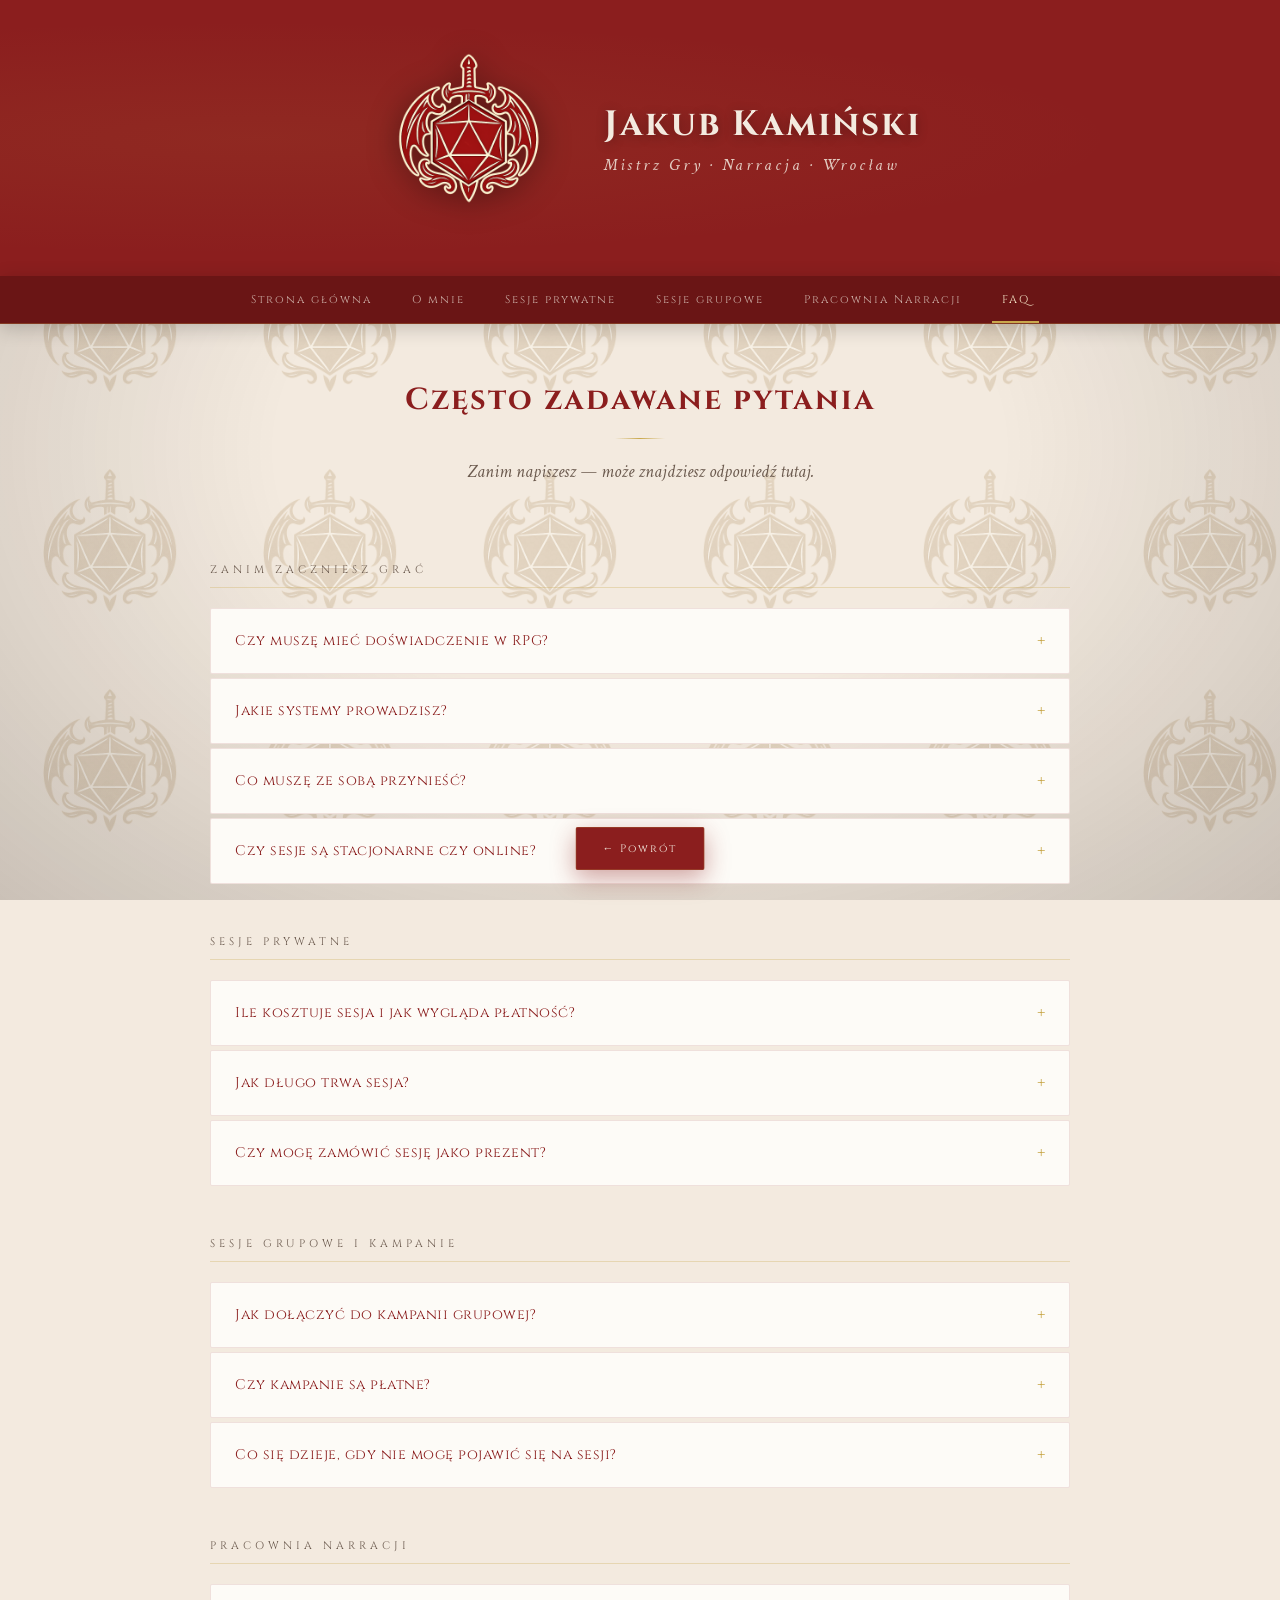
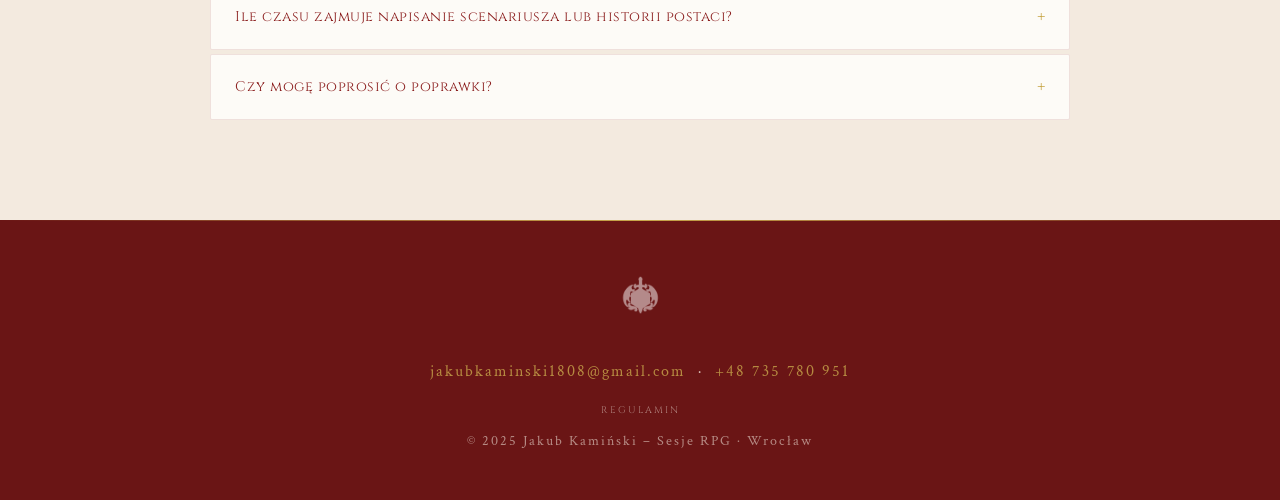
==== faq.html @ b6810d0a "New Stuff" ====
<!DOCTYPE html>
<html lang="pl">
<head>
    <meta charset="UTF-8">
    <meta name="viewport" content="width=device-width, initial-scale=1.0">
    <title>FAQ – Jakub Kamiński</title>
    <link href="https://fonts.googleapis.com/css2?family=Cinzel:wght@400;600;700&family=Playfair+Display:ital,wght@0,400;0,600;1,400&family=Crimson+Text:ital,wght@0,400;0,600;1,400&display=swap" rel="stylesheet">
    <link rel="stylesheet" href="style.css">
</head>
<body>

<header>
    <div class="header-inner">
        <img src="logo-red.png" alt="Logo">
        <div class="title-group">
            <h1>Jakub Kamiński</h1>
            <p>Mistrz Gry · Narracja · Wrocław</p>
        </div>
    </div>
</header>

<nav>
    <div class="nav-inner">
        <a href="index.html">Strona główna</a>
        <a href="o-mnie.html">O mnie</a>
        <a href="sesje-prywatne.html">Sesje prywatne</a>
        <a href="sesje-grupowe.html">Sesje grupowe</a>
        <a href="pracownia-narracji.html">Pracownia Narracji</a>
        <a href="faq.html" class="active">FAQ</a>
    </div>
</nav>

<div class="page-header">
    <h2>Często zadawane pytania</h2>
    <div class="page-header-divider"></div>
    <p>Zanim napiszesz — może znajdziesz odpowiedź tutaj.</p>
</div>

<section class="faq-section">

    <div class="faq-group">
        <p class="faq-group-title">Zanim zaczniesz grać</p>

        <details class="faq-item">
            <summary class="faq-question">Czy muszę mieć doświadczenie w RPG?</summary>
            <p class="faq-answer">
                Nie. Prowadzę sesje zarówno dla zupełnych nowicjuszy, jak i dla doświadczonych graczy.
                Przed sesją poświęcam czas na wytłumaczenie zasad i mechanik — możesz przyjść z zerową wiedzą
                i wyjść z gotową postacią i pierwszą przygodą za sobą.
            </p>
        </details>

        <details class="faq-item">
            <summary class="faq-question">Jakie systemy prowadzisz?</summary>
            <p class="faq-answer">
                Przede wszystkim Dungeons & Dragons 5e, ale prowadzę też inne systemy na zamówienie.
                Jeśli masz konkretny system w głowie — napisz, pogadamy o możliwościach.
            </p>
        </details>

        <details class="faq-item">
            <summary class="faq-question">Co muszę ze sobą przynieść?</summary>
            <p class="faq-answer">
                Nic poza sobą i dobrym nastawieniem. Mam kostki, karty postaci i materiały pomocnicze.
                Jeśli wolisz mieć własne — oczywiście możesz zabrać.
                Jeśli korzystamy z tworzenia postaci po mojej stronie, dostajesz gotową kartę przed sesją.
            </p>
        </details>

        <details class="faq-item">
            <summary class="faq-question">Czy sesje są stacjonarne czy online?</summary>
            <p class="faq-answer">
                Sesje prywatne prowadzę stacjonarnie we Wrocławiu lub z dojazdem (koszt dojazdu poza Wrocław: 50 zł).
                Sesje grupowe mogą być stacjonarne lub online — szczegóły zawsze podaję przy konkretnej kampanii.
            </p>
        </details>
    </div>

    <div class="faq-group">
        <p class="faq-group-title">Sesje prywatne</p>

        <details class="faq-item">
            <summary class="faq-question">Ile kosztuje sesja i jak wygląda płatność?</summary>
            <p class="faq-answer">
                Sesja do 5 godzin kosztuje 50 zł/h, każda kolejna godzina powyżej 5h — 60 zł/h.
                Doliczam 25 zł za każdą osobę powyżej 4 graczy oraz 25 zł za tworzenie postaci po mojej stronie.
                Płatność omawiam indywidualnie — zazwyczaj przed sesją lub po.
            </p>
        </details>

        <details class="faq-item">
            <summary class="faq-question">Jak długo trwa sesja?</summary>
            <p class="faq-answer">
                Standardowa sesja trwa od 3 do 5 godzin. Przy większych kampaniach lub specjalnych wydarzeniach
                może być dłuższa — ustalamy to przed rezerwacją terminu.
            </p>
        </details>

        <details class="faq-item">
            <summary class="faq-question">Czy mogę zamówić sesję jako prezent?</summary>
            <p class="faq-answer">
                Tak i to jeden z najpopularniejszych powodów kontaktu. Sesja jako urodziny, wieczór kawalerski
                czy teambuilding — wszystko da się zorganizować. Napisz do mnie z datą i liczbą osób.
            </p>
        </details>
    </div>

    <div class="faq-group">
        <p class="faq-group-title">Sesje grupowe i kampanie</p>

        <details class="faq-item">
            <summary class="faq-question">Jak dołączyć do kampanii grupowej?</summary>
            <p class="faq-answer">
                Każda aktywna kampania ma przy sobie przycisk zgłoszenia. Wystarczy napisać —
                odpiszę z informacją o dostępności miejsc, terminach i wymaganiach.
                Przy kampaniach pełnych możesz trafić na listę oczekujących.
            </p>
        </details>

        <details class="faq-item">
            <summary class="faq-question">Czy kampanie są płatne?</summary>
            <p class="faq-answer">
                Szczegóły finansowe podaję przy każdej kampanii osobno — zależy od formatu,
                częstotliwości i czasu trwania sesji. Wszystko ustalamy przed pierwszą sesją.
            </p>
        </details>

        <details class="faq-item">
            <summary class="faq-question">Co się dzieje, gdy nie mogę pojawić się na sesji?</summary>
            <p class="faq-answer">
                Rozumiem, że życie bywa nieprzewidywalne. Proszę o informację z możliwie dużym wyprzedzeniem.
                Szczegóły dotyczące nieobecności i ich wpływu na kampanię znajdziesz w regulaminie
                oraz omówimy je przed dołączeniem do grupy.
            </p>
        </details>
    </div>

    <div class="faq-group">
        <p class="faq-group-title">Pracownia Narracji</p>

        <details class="faq-item">
            <summary class="faq-question">Ile czasu zajmuje napisanie scenariusza lub historii postaci?</summary>
            <p class="faq-answer">
                Zależy od zakresu i złożoności materiału. Krótka historia postaci to zazwyczaj kilka dni,
                rozbudowany scenariusz z mapą sytuacji i NPCami — od tygodnia do dwóch.
                Termin ustalamy przed rozpoczęciem pracy.
            </p>
        </details>

        <details class="faq-item">
            <summary class="faq-question">Czy mogę poprosić o poprawki?</summary>
            <p class="faq-answer">
                Tak. Praca nad materiałem to proces — poprawki są wliczone w cenę i traktuję je
                jako normalną część współpracy, nie dodatkowy koszt.
            </p>
        </details>
    </div>

</section>

<footer>
    <div class="footer-inner">
        <img src="logo-red.png" alt="Logo" class="footer-logo">
        <p class="footer-contact">
            <a href="mailto:jakubkaminski1808@gmail.com">jakubkaminski1808@gmail.com</a>
            &nbsp;·&nbsp;
            <a href="tel:+48735780951">+48 735 780 951</a>
        </p>
        <div class="footer-links">
            <a href="regulamin.html">Regulamin</a>
        </div>
        <p>© 2025 Jakub Kamiński – Sesje RPG · Wrocław</p>
    </div>
</footer>

<a href="index.html" class="back-button">← Powrót</a>

</body>
</html>
---- style.css ----
@import url('https://fonts.googleapis.com/css2?family=Cinzel:wght@400;600;700&family=Playfair+Display:ital,wght@0,400;0,600;1,400&family=Crimson+Text:ital,wght@0,400;0,600;1,400&display=swap');

:root {
    --primary: #8b1e1e;
    --primary-dark: #6a1515;
    --primary-glow: rgba(139, 30, 30, 0.15);
    --beige: #f3eadf;
    --beige-dark: #e8ddd0;
    --dark: #1a1a1a;
    --gray: #d9d9d9;
    --card: #fdfbf7;
    --card-border: rgba(139, 30, 30, 0.12);
    --gold: #c9a84c;
    --text-muted: #6b5a4e;
}

* { margin: 0; padding: 0; box-sizing: border-box; }

body {
    font-family: 'Crimson Text', Georgia, serif;
    background-color: var(--beige);
    color: var(--dark);
    font-size: 18px;
}

body::before {
    content: "";
    position: fixed;
    inset: 0;
    background-image: url("logo-pattern.png");
    background-size: 220px;
    background-repeat: repeat;
    opacity: 0.45;
    z-index: -2;
}

body::after {
    content: "";
    position: fixed;
    inset: 0;
    background: radial-gradient(ellipse at center, transparent 40%, rgba(20, 10, 5, 0.18) 100%);
    pointer-events: none;
    z-index: -1;
}

/* HEADER */
header {
    background: var(--primary);
    color: var(--beige);
    padding: 28px 20px;
    position: relative;
    overflow: hidden;
}

header::before {
    content: "";
    position: absolute;
    inset: 0;
    background: radial-gradient(ellipse at 20% 50%, rgba(201, 168, 76, 0.08) 0%, transparent 60%);
    pointer-events: none;
}

.header-inner {
    max-width: 1100px;
    margin: auto;
    display: flex;
    align-items: center;
    justify-content: center;
    gap: 25px;
    position: relative;
}

header img { width: 220px; filter: drop-shadow(0 4px 16px rgba(0,0,0,0.4)); }

.title-group h1 {
    font-family: 'Cinzel', serif;
    font-size: 2.2rem;
    margin-bottom: 6px;
    letter-spacing: 2px;
    text-shadow: 0 2px 12px rgba(0,0,0,0.3);
}

.title-group p {
    font-family: 'Crimson Text', serif;
    font-size: 1.05rem;
    opacity: 0.85;
    letter-spacing: 3px;
    font-style: italic;
}

/* NAV */
nav {
    background: var(--primary-dark);
    border-bottom: 1px solid rgba(201, 168, 76, 0.25);
    padding: 0 20px;
    position: sticky;
    top: 0;
    z-index: 100;
    box-shadow: 0 4px 20px rgba(0,0,0,0.2);
}

.nav-inner {
    max-width: 1100px;
    margin: auto;
    display: flex;
    justify-content: center;
}

nav a {
    font-family: 'Cinzel', serif;
    font-size: 0.7rem;
    letter-spacing: 2px;
    color: var(--beige);
    text-decoration: none;
    padding: 16px 20px;
    opacity: 0.7;
    transition: opacity 0.3s, color 0.3s;
    position: relative;
}

nav a::after {
    content: "";
    position: absolute;
    bottom: 0;
    left: 15%;
    right: 15%;
    height: 2px;
    background: var(--gold);
    transform: scaleX(0);
    transition: transform 0.3s ease;
}

nav a:hover, nav a.active { opacity: 1; color: #f5e6c8; }
nav a:hover::after, nav a.active::after { transform: scaleX(1); }

/* HERO */
.hero {
    text-align: center;
    padding: 56px 60px 44px;
    max-width: 800px;
    margin: 40px auto 0;
    background: rgba(253, 251, 247, 0.78);
    backdrop-filter: blur(4px);
    border-radius: 3px;
    border: 1px solid rgba(201, 168, 76, 0.2);
    box-shadow: 0 4px 30px rgba(0,0,0,0.06);
}

.hero-quote {
    font-family: 'Playfair Display', serif;
    font-size: 1.45rem;
    font-style: italic;
    color: var(--primary);
    line-height: 1.7;
    margin-bottom: 12px;
    opacity: 0;
    animation: fadeUp 1s ease 0.3s forwards;
}

.hero-sub {
    font-size: 0.95rem;
    color: var(--text-muted);
    letter-spacing: 3px;
    text-transform: uppercase;
    font-family: 'Cinzel', serif;
    opacity: 0;
    animation: fadeUp 1s ease 0.6s forwards;
}

.hero-divider {
    width: 60px;
    height: 1px;
    background: linear-gradient(90deg, transparent, var(--gold), transparent);
    margin: 24px auto;
    opacity: 0;
    animation: fadeUp 1s ease 0.9s forwards;
}

@keyframes fadeUp {
    from { opacity: 0; transform: translateY(18px); }
    to { opacity: 1; transform: translateY(0); }
}

/* SECTIONS */
.section, .about-section {
    width: 90%;
    max-width: 1200px;
    margin: 60px auto 100px;
    position: relative;
}

.section-title {
    font-family: 'Cinzel', serif;
    font-size: 0.68rem;
    letter-spacing: 5px;
    color: var(--text-muted);
    text-align: center;
    margin-bottom: 50px;
    text-transform: uppercase;
    display: inline-block;
    background: rgba(253, 251, 247, 0.78);
    backdrop-filter: blur(4px);
    padding: 10px 28px;
    border-radius: 2px;
    border: 1px solid rgba(201, 168, 76, 0.18);
    left: 50%;
    position: relative;
    transform: translateX(-50%);
}

/* BLOCKS */
.block, .about-block {
    display: flex;
    align-items: stretch;
    margin-bottom: 70px;
    background: var(--card);
    border-radius: 3px;
    overflow: hidden;
    box-shadow: 0 6px 25px rgba(0,0,0,0.07), 0 0 0 1px var(--card-border);
    transition: transform 0.4s ease, box-shadow 0.4s ease;
    position: relative;
}

.block:hover, .about-block:hover {
    transform: translateY(-5px);
    box-shadow: 0 18px 45px rgba(0,0,0,0.11), 0 0 0 1px rgba(139,30,30,0.2);
}

.block.reverse, .about-block.reverse { flex-direction: row-reverse; }

.block::before, .about-block::before {
    content: "";
    position: absolute;
    left: 0; top: 0; bottom: 0;
    width: 3px;
    background: var(--gold);
    opacity: 0;
    transition: opacity 0.4s ease;
    z-index: 1;
}

.block.reverse::before, .about-block.reverse::before {
    left: auto; right: 0;
}

.block:hover::before, .about-block:hover::before { opacity: 1; }

/* IMAGES */
.image-placeholder, .about-image {
    flex: 1;
    min-height: 420px;
    background: linear-gradient(135deg, #c8bdb5 0%, #a89589 100%);
    overflow: hidden;
    position: relative;
}

.image-placeholder::after {
    content: "✦";
    position: absolute;
    inset: 0;
    display: flex;
    align-items: center;
    justify-content: center;
    font-size: 3rem;
    color: rgba(255,255,255,0.25);
}

.about-image img {
    width: 100%; height: 100%;
    object-fit: cover;
    display: block;
    transition: transform 0.7s ease;
}

.block:hover .about-image img,
.about-block:hover .about-image img { transform: scale(1.05); }

/* TEXT */
.content, .about-content {
    flex: 1;
    padding: 65px 60px;
    display: flex;
    flex-direction: column;
    justify-content: center;
}

.content h2, .about-content h2 {
    font-family: 'Cinzel', serif;
    font-size: 1.55rem;
    color: var(--primary);
    margin-bottom: 0;
    letter-spacing: 1px;
}

.content h2::after, .about-content h2::after {
    content: "";
    display: block;
    width: 40px;
    height: 1px;
    background: var(--gold);
    margin-top: 14px;
    margin-bottom: 24px;
    transition: width 0.4s ease;
}

.block:hover .content h2::after,
.about-block:hover .about-content h2::after { width: 65px; }

.content p, .about-content p {
    font-size: 1.05rem;
    line-height: 1.85;
    margin-bottom: 16px;
    color: #3a2e2a;
}

.content-tag {
    display: inline-block;
    font-family: 'Cinzel', serif;
    font-size: 0.58rem;
    letter-spacing: 3px;
    color: var(--gold);
    text-transform: uppercase;
    margin-bottom: 16px;
    padding: 4px 10px;
    border: 1px solid rgba(201, 168, 76, 0.35);
    border-radius: 1px;
}

/* BUTTON */
.button {
    align-self: flex-start;
    margin-top: 12px;
    padding: 11px 26px;
    background: transparent;
    color: var(--primary);
    text-decoration: none;
    border-radius: 2px;
    font-family: 'Cinzel', serif;
    font-size: 0.68rem;
    letter-spacing: 2px;
    border: 1.5px solid var(--primary);
    transition: background 0.3s ease, color 0.3s ease, transform 0.3s ease;
}

.button:hover {
    background: var(--primary);
    color: var(--beige);
    transform: translateY(-2px);
}

/* PRICE GRID */
.price-grid {
    display: grid;
    grid-template-columns: 1fr 1fr;
    gap: 14px;
    margin: 20px 0;
}

.price-item {
    padding: 16px 18px;
    background: var(--beige);
    border-left: 3px solid var(--primary);
    border-radius: 2px;
}

.price-item strong {
    font-family: 'Cinzel', serif;
    font-size: 1.1rem;
    color: var(--primary);
    display: block;
    margin-bottom: 4px;
}

.price-item span {
    font-size: 0.9rem;
    color: var(--text-muted);
    line-height: 1.4;
}

.price-note {
    font-size: 0.95rem !important;
    color: var(--text-muted) !important;
    font-style: italic;
}

/* FOOTER */
footer {
    background: var(--primary-dark);
    color: var(--beige);
    text-align: center;
    padding: 50px 20px;
    margin-top: 60px;
    position: relative;
}

footer::before {
    content: "";
    position: absolute;
    top: 0; left: 0; right: 0;
    height: 1px;
    background: linear-gradient(90deg, transparent, var(--gold), transparent);
}

.footer-inner { max-width: 600px; margin: auto; }

.footer-logo {
    width: 55px;
    opacity: 0.5;
    margin-bottom: 16px;
    filter: brightness(0) invert(1);
}

footer p {
    font-family: 'Crimson Text', serif;
    font-size: 0.9rem;
    opacity: 0.55;
    letter-spacing: 2px;
    margin-top: 8px;
}

footer .footer-contact {
    margin: 14px 0;
    opacity: 0.8;
    font-size: 1rem;
}

footer a { color: var(--gold); text-decoration: none; }
footer a:hover { opacity: 0.8; }

/* PAGE HEADER (subpages) */
.page-header {
    text-align: center;
    padding: 55px 20px 15px;
    max-width: 700px;
    margin: 0 auto;
}

.page-header h2 {
    font-family: 'Cinzel', serif;
    font-size: 1.9rem;
    color: var(--primary);
    letter-spacing: 2px;
    margin-bottom: 12px;
}

.page-header p {
    font-family: 'Crimson Text', serif;
    font-style: italic;
    font-size: 1.1rem;
    color: var(--text-muted);
    line-height: 1.7;
}

.page-header-divider {
    width: 50px;
    height: 1px;
    background: linear-gradient(90deg, transparent, var(--gold), transparent);
    margin: 18px auto;
}

/* RESPONSIVE */
@media (max-width: 900px) {
    .header-inner { flex-direction: column; text-align: center; }
    .block, .about-block, .block.reverse, .about-block.reverse { flex-direction: column; }
    .image-placeholder, .about-image { min-height: 260px; }
    .content, .about-content { padding: 38px 28px; }
    .title-group h1 { font-size: 1.6rem; }
    .nav-inner { flex-wrap: wrap; }
    nav a { padding: 12px 12px; font-size: 0.62rem; }
    .price-grid { grid-template-columns: 1fr; }
    .hero-quote { font-size: 1.2rem; }
}

/* BACK BUTTON */
.back-button {
    position: fixed;
    left: 50%;
    bottom: 30px;
    transform: translateX(-50%);
    display: inline-flex;
    align-items: center;
    gap: 10px;
    padding: 13px 26px;
    font-family: 'Cinzel', serif;
    font-size: 0.68rem;
    letter-spacing: 2px;
    color: var(--beige);
    background: var(--primary);
    border-radius: 2px;
    text-decoration: none;
    box-shadow: 0 8px 25px rgba(139, 30, 30, 0.4);
    z-index: 9999;
    border: 1px solid rgba(201, 168, 76, 0.2);
    transition: transform 0.3s ease, box-shadow 0.3s ease, background 0.3s ease;
}

.back-button:hover {
    background: var(--primary-dark);
    transform: translateX(-50%) translateY(-4px);
    box-shadow: 0 14px 35px rgba(139, 30, 30, 0.5);
}

/* ============================= */
/* KARTY KAMPANII */
/* ============================= */

.campaigns-section {
    width: 90%;
    max-width: 1200px;
    margin: 0 auto 100px;
}

.campaigns-grid {
    display: grid;
    grid-template-columns: repeat(auto-fill, minmax(340px, 1fr));
    gap: 28px;
}

.campaign-card {
    background: var(--card);
    border-radius: 3px;
    overflow: hidden;
    box-shadow: 0 6px 25px rgba(0,0,0,0.07), 0 0 0 1px var(--card-border);
    transition: transform 0.35s ease, box-shadow 0.35s ease;
    display: flex;
    flex-direction: column;
    position: relative;
}

.campaign-card:hover {
    transform: translateY(-5px);
    box-shadow: 0 18px 45px rgba(0,0,0,0.12), 0 0 0 1px rgba(139,30,30,0.2);
}

.campaign-card-header {
    background: var(--primary);
    padding: 28px 30px 22px;
    position: relative;
    overflow: hidden;
}

.campaign-card-header::before {
    content: "";
    position: absolute;
    inset: 0;
    background: radial-gradient(ellipse at top right, rgba(201,168,76,0.12) 0%, transparent 65%);
}

.campaign-status {
    display: inline-flex;
    align-items: center;
    gap: 7px;
    font-family: 'Cinzel', serif;
    font-size: 0.58rem;
    letter-spacing: 2.5px;
    text-transform: uppercase;
    margin-bottom: 12px;
    position: relative;
}

.status-dot {
    width: 7px;
    height: 7px;
    border-radius: 50%;
    flex-shrink: 0;
}

.campaign-status.active { color: #a8d8a8; }
.campaign-status.active .status-dot { background: #6fcf6f; box-shadow: 0 0 6px #6fcf6f; }

.campaign-status.full { color: #f0c070; }
.campaign-status.full .status-dot { background: #f0c070; }

.campaign-status.closed { color: #aaa; }
.campaign-status.closed .status-dot { background: #888; }

.campaign-card-header h3 {
    font-family: 'Cinzel', serif;
    font-size: 1.25rem;
    color: var(--beige);
    letter-spacing: 1px;
    line-height: 1.3;
    position: relative;
}

.campaign-card-header .campaign-system {
    font-family: 'Crimson Text', serif;
    font-size: 0.88rem;
    color: rgba(243,234,223,0.6);
    font-style: italic;
    margin-top: 5px;
    position: relative;
}

.campaign-card-body {
    padding: 26px 30px;
    flex: 1;
    display: flex;
    flex-direction: column;
    gap: 14px;
}

.campaign-card-body p {
    font-size: 1rem;
    line-height: 1.75;
    color: #3a2e2a;
    flex: 1;
}

.campaign-meta {
    display: flex;
    flex-wrap: wrap;
    gap: 10px;
    padding-top: 6px;
    border-top: 1px solid var(--card-border);
}

.campaign-meta-item {
    font-family: 'Cinzel', serif;
    font-size: 0.58rem;
    letter-spacing: 1.5px;
    color: var(--text-muted);
    text-transform: uppercase;
}

.campaign-meta-item strong {
    display: block;
    font-size: 0.85rem;
    color: var(--primary);
    font-family: 'Crimson Text', serif;
    font-style: normal;
    letter-spacing: 0;
    text-transform: none;
    margin-top: 2px;
}

.campaign-card-footer {
    padding: 0 30px 26px;
}

.campaign-card-footer .button {
    width: 100%;
    text-align: center;
    justify-content: center;
    margin-top: 0;
}

/* Status — pełna karta */
.campaign-card.is-closed .campaign-card-header {
    background: #3a3030;
}

/* ============================= */
/* FAQ */
/* ============================= */

.faq-section {
    width: 90%;
    max-width: 860px;
    margin: 60px auto 100px;
}

.faq-group {
    margin-bottom: 50px;
}

.faq-group-title {
    font-family: 'Cinzel', serif;
    font-size: 0.68rem;
    letter-spacing: 4px;
    color: var(--text-muted);
    text-transform: uppercase;
    margin-bottom: 20px;
    padding-bottom: 10px;
    border-bottom: 1px solid rgba(201,168,76,0.3);
}

.faq-item {
    margin-bottom: 4px;
    border-radius: 2px;
    overflow: hidden;
    border: 1px solid var(--card-border);
    background: var(--card);
}

.faq-question {
    font-family: 'Cinzel', serif;
    font-size: 0.88rem;
    letter-spacing: 0.5px;
    color: var(--primary);
    padding: 20px 24px;
    cursor: pointer;
    display: flex;
    justify-content: space-between;
    align-items: center;
    gap: 16px;
    transition: background 0.25s;
    list-style: none;
    user-select: none;
}

.faq-question:hover { background: rgba(139,30,30,0.04); }

.faq-question::after {
    content: "+";
    font-family: 'Cinzel', serif;
    font-size: 1.1rem;
    color: var(--gold);
    transition: transform 0.3s ease;
    flex-shrink: 0;
}

details[open] .faq-question::after {
    transform: rotate(45deg);
}

.faq-answer {
    font-size: 1rem;
    line-height: 1.8;
    color: #3a2e2a;
    padding: 0 24px 22px;
    border-top: 1px solid var(--card-border);
}

/* ============================= */
/* REGULAMIN */
/* ============================= */

.regulamin-section {
    width: 90%;
    max-width: 860px;
    margin: 60px auto 100px;
}

.regulamin-block {
    background: var(--card);
    border-radius: 3px;
    padding: 48px 56px;
    box-shadow: 0 6px 25px rgba(0,0,0,0.07), 0 0 0 1px var(--card-border);
    margin-bottom: 30px;
}

.regulamin-block h3 {
    font-family: 'Cinzel', serif;
    font-size: 0.85rem;
    letter-spacing: 2px;
    color: var(--primary);
    text-transform: uppercase;
    margin-bottom: 16px;
    padding-bottom: 10px;
    border-bottom: 1px solid rgba(201,168,76,0.3);
}

.regulamin-block p, .regulamin-block li {
    font-size: 1rem;
    line-height: 1.85;
    color: #3a2e2a;
    margin-bottom: 10px;
}

.regulamin-block ul, .regulamin-block ol {
    padding-left: 22px;
}

/* FOOTER LINK */
.footer-links {
    margin-bottom: 12px;
}

.footer-links a {
    font-family: 'Cinzel', serif;
    font-size: 0.6rem;
    letter-spacing: 2px;
    text-transform: uppercase;
    color: rgba(243,234,223,0.5);
    text-decoration: none;
    margin: 0 10px;
    transition: color 0.3s;
}

.footer-links a:hover { color: var(--gold); }

@media (max-width: 900px) {
    .campaigns-grid { grid-template-columns: 1fr; }
    .regulamin-block { padding: 32px 24px; }
}
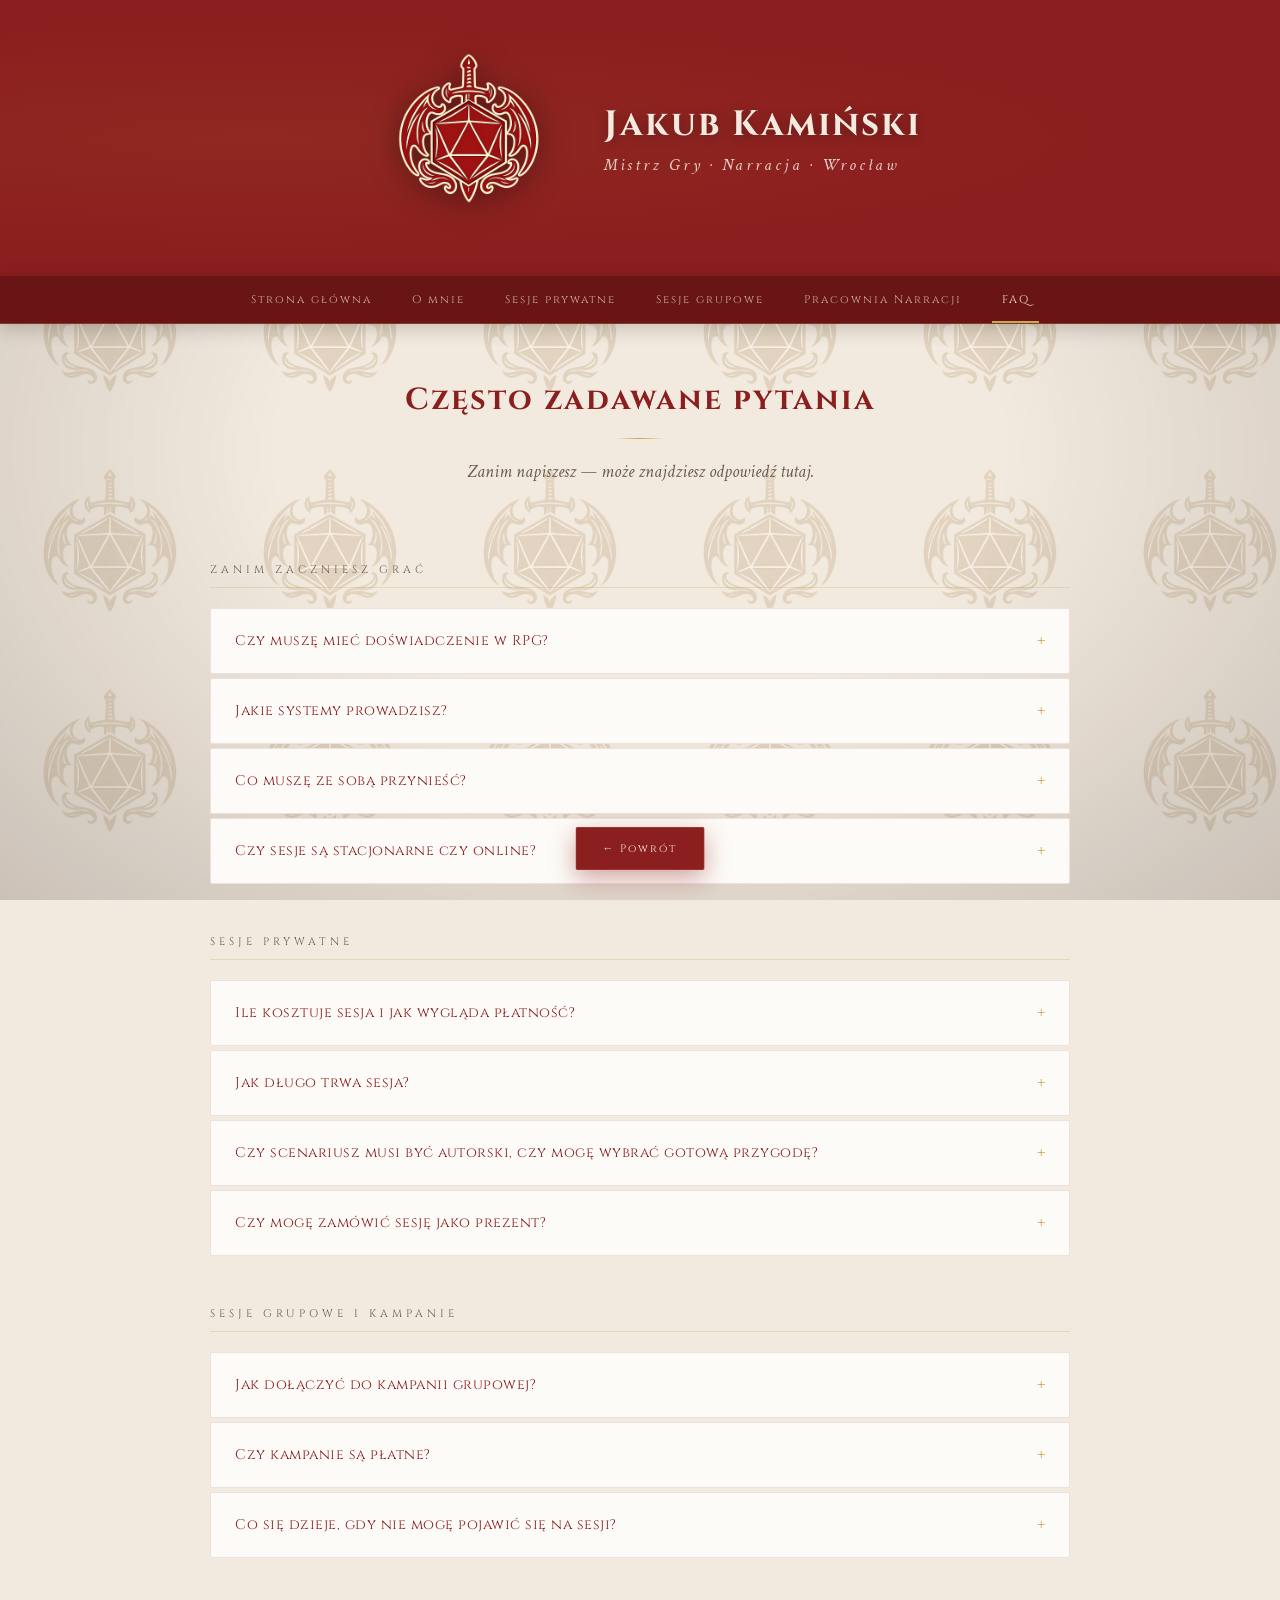
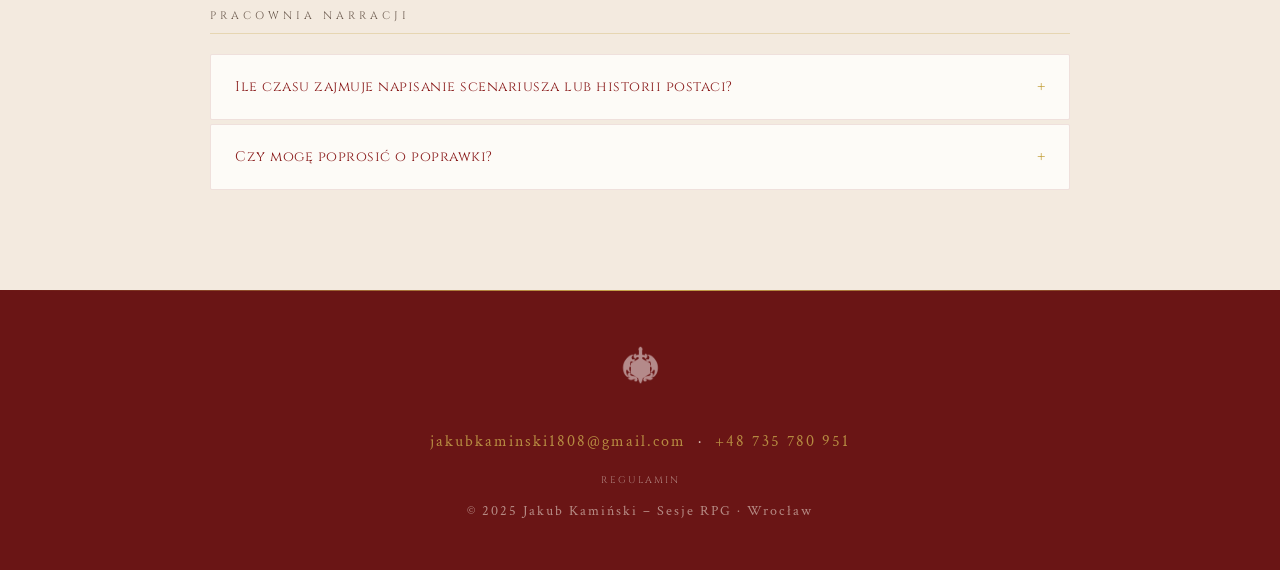
==== commit 1e246d3c: "Update Homepage" ====
--- a/faq.html
+++ b/faq.html
@@ -53,8 +53,9 @@
         <details class="faq-item">
             <summary class="faq-question">Jakie systemy prowadzisz?</summary>
             <p class="faq-answer">
-                Przede wszystkim Dungeons & Dragons 5e, ale prowadzę też inne systemy na zamówienie.
-                Jeśli masz konkretny system w głowie — napisz, pogadamy o możliwościach.
+                Prowadzę szerokie spektrum systemów:<br><br>
+                <strong>Dungeons &amp; Dragons 5e</strong> · <strong>Warhammer Fantasy 4e</strong> · <strong>Call of Cthulhu 7e</strong> · <strong>Wampir: Maskarada 5e</strong> · <strong>Wiedźmin RPG</strong> · <strong>Cyberpunk RED</strong> · <strong>City of Mist</strong> · <strong>Fabula Ultima</strong> · <strong>Wrath &amp; Glory</strong> · <strong>Nosacze Gra Fabularna</strong><br><br>
+                Jeśli interesujesz się innym systemem — zapytaj, chętnie omówimy możliwości.
             </p>
         </details>
 
@@ -83,8 +84,9 @@
             <summary class="faq-question">Ile kosztuje sesja i jak wygląda płatność?</summary>
             <p class="faq-answer">
                 Sesja do 5 godzin kosztuje 50 zł/h, każda kolejna godzina powyżej 5h — 60 zł/h.
-                Doliczam 25 zł za każdą osobę powyżej 4 graczy oraz 25 zł za tworzenie postaci po mojej stronie.
-                Płatność omawiam indywidualnie — zazwyczaj przed sesją lub po.
+                Doliczam 25 zł za każdą osobę powyżej 4 graczy oraz 25 zł za tworzenie postaci po mojej stronie.<br><br>
+                Przyjmuję płatności <strong>gotówką</strong>, <strong>kartą</strong> oraz przez <strong>SumUp</strong>.
+                Na życzenie wystawiam fakturę.
             </p>
         </details>
 
@@ -93,6 +95,17 @@
             <p class="faq-answer">
                 Standardowa sesja trwa od 3 do 5 godzin. Przy większych kampaniach lub specjalnych wydarzeniach
                 może być dłuższa — ustalamy to przed rezerwacją terminu.
+            </p>
+        </details>
+
+        <details class="faq-item">
+            <summary class="faq-question">Czy scenariusz musi być autorski, czy mogę wybrać gotową przygodę?</summary>
+            <p class="faq-answer">
+                Masz wybór. Do części systemów mam gotowe, sprawdzone przygody — możesz wybrać jedną z nich
+                i zagrać bez dodatkowego czasu przygotowania. Jeśli wolisz coś szytego na miarę —
+                piszę scenariusze autorskie dopasowane do Twojej drużyny, klimatu i oczekiwań.<br><br>
+                Gotowe przygody mam dostępne m.in. do D&amp;D 5e, Call of Cthulhu, Warhammera i kilku innych —
+                przy rezerwacji powiem Ci, co aktualnie mam w ofercie.
             </p>
         </details>
 
--- a/style.css
+++ b/style.css
@@ -784,3 +784,137 @@
     .campaigns-grid { grid-template-columns: 1fr; }
     .regulamin-block { padding: 32px 24px; }
 }
+
+/* ============================= */
+/* KARTY PRZYGÓD */
+/* ============================= */
+
+.adventures-grid {
+    display: grid;
+    grid-template-columns: repeat(auto-fill, minmax(320px, 1fr));
+    gap: 22px;
+    width: 90%;
+    max-width: 1200px;
+    margin: 0 auto 80px;
+}
+
+.adventure-card {
+    background: var(--card);
+    border-radius: 3px;
+    overflow: hidden;
+    box-shadow: 0 6px 25px rgba(0,0,0,0.07), 0 0 0 1px var(--card-border);
+    display: flex;
+    flex-direction: column;
+    transition: transform 0.35s ease, box-shadow 0.35s ease;
+}
+
+.adventure-card:hover {
+    transform: translateY(-4px);
+    box-shadow: 0 16px 40px rgba(0,0,0,0.11), 0 0 0 1px rgba(139,30,30,0.18);
+}
+
+.adventure-card-header {
+    padding: 22px 26px 16px;
+    border-bottom: 1px solid var(--card-border);
+    position: relative;
+}
+
+.adventure-card-header::before {
+    content: "";
+    position: absolute;
+    left: 0; top: 0; bottom: 0;
+    width: 3px;
+    background: var(--gold);
+}
+
+.adventure-type {
+    display: inline-block;
+    font-family: 'Cinzel', serif;
+    font-size: 0.56rem;
+    letter-spacing: 2.5px;
+    text-transform: uppercase;
+    color: var(--gold);
+    margin-bottom: 8px;
+    padding: 3px 8px;
+    border: 1px solid rgba(201,168,76,0.3);
+    border-radius: 1px;
+}
+
+.adventure-card-header h3 {
+    font-family: 'Cinzel', serif;
+    font-size: 1.05rem;
+    color: var(--primary);
+    letter-spacing: 0.5px;
+    line-height: 1.3;
+    margin-bottom: 4px;
+}
+
+.adventure-alt {
+    font-size: 0.88rem;
+    color: var(--text-muted);
+    font-style: italic;
+    margin-top: 4px;
+}
+
+.adventure-card-body {
+    padding: 18px 26px 22px;
+    flex: 1;
+    display: flex;
+    flex-direction: column;
+    gap: 14px;
+}
+
+.adventure-card-body p {
+    font-size: 0.97rem;
+    line-height: 1.75;
+    color: #3a2e2a;
+    flex: 1;
+}
+
+.adventure-tags {
+    display: flex;
+    flex-wrap: wrap;
+    gap: 7px;
+    margin-top: 4px;
+}
+
+.adv-tag {
+    font-family: 'Cinzel', serif;
+    font-size: 0.55rem;
+    letter-spacing: 1.5px;
+    text-transform: uppercase;
+    color: var(--text-muted);
+    background: var(--beige);
+    padding: 4px 10px;
+    border-radius: 1px;
+    border: 1px solid rgba(107,90,78,0.2);
+}
+
+.adventure-card-more {
+    border: 1.5px dashed rgba(139,30,30,0.2);
+    background: transparent;
+    box-shadow: none;
+}
+
+.adventure-card-more:hover {
+    box-shadow: none;
+    transform: none;
+    border-color: rgba(139,30,30,0.35);
+}
+
+.adventure-card-body--center {
+    justify-content: center;
+    align-items: center;
+    text-align: center;
+    min-height: 180px;
+}
+
+.adventure-card-body--center p {
+    color: var(--text-muted);
+    font-style: italic;
+    flex: 0;
+}
+
+@media (max-width: 900px) {
+    .adventures-grid { grid-template-columns: 1fr; width: 90%; }
+}
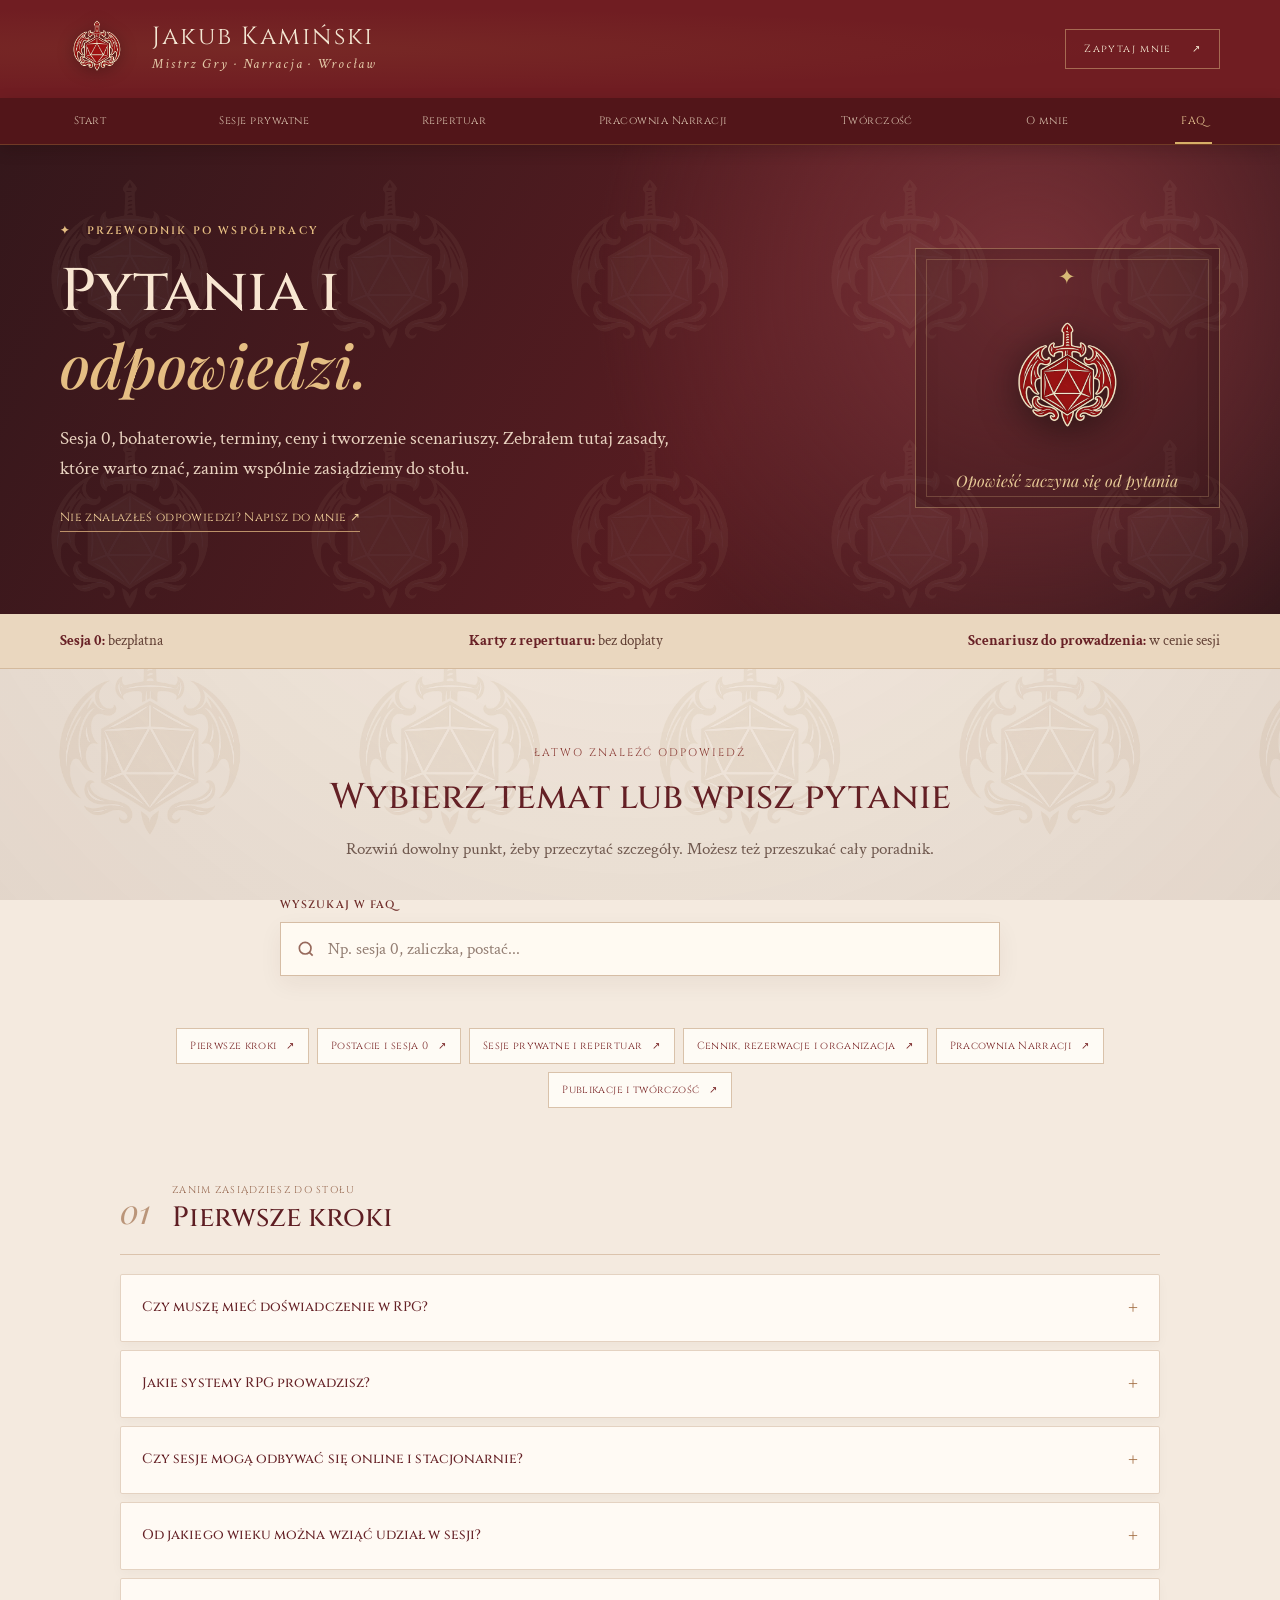
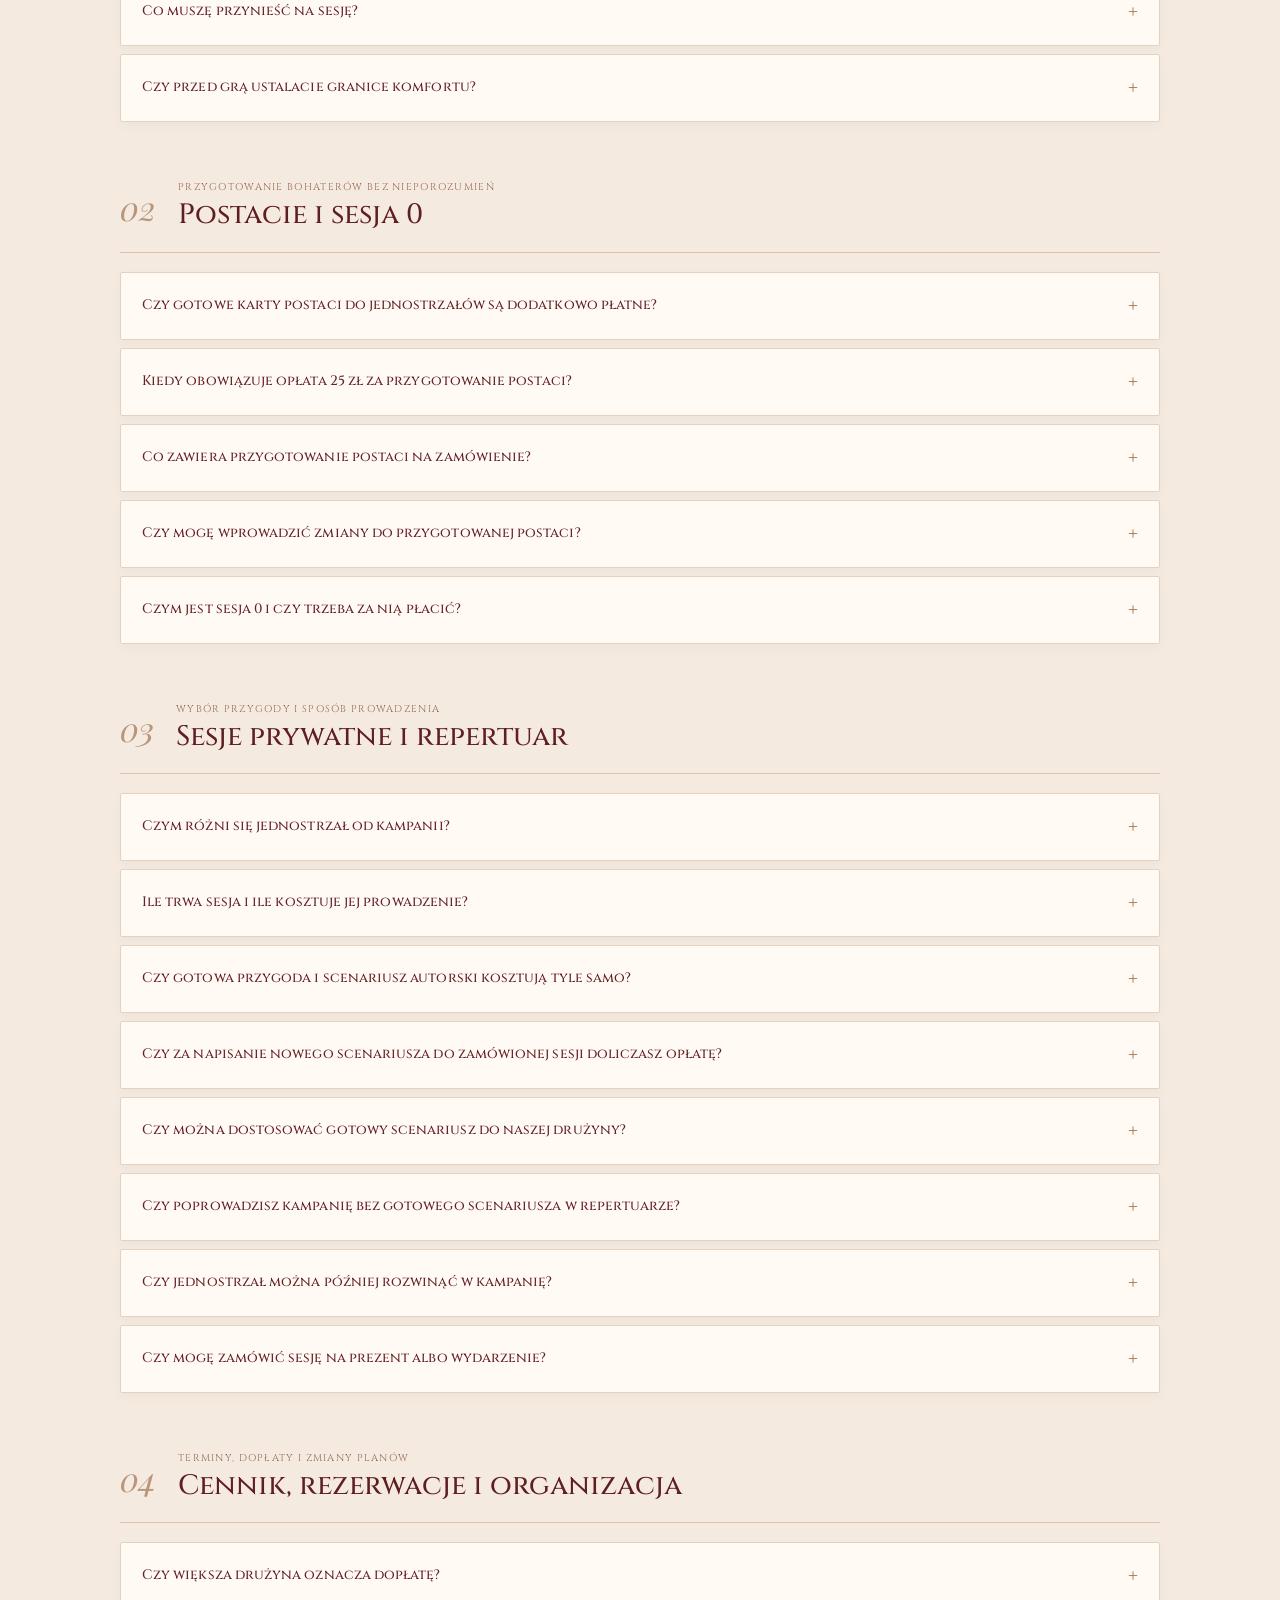
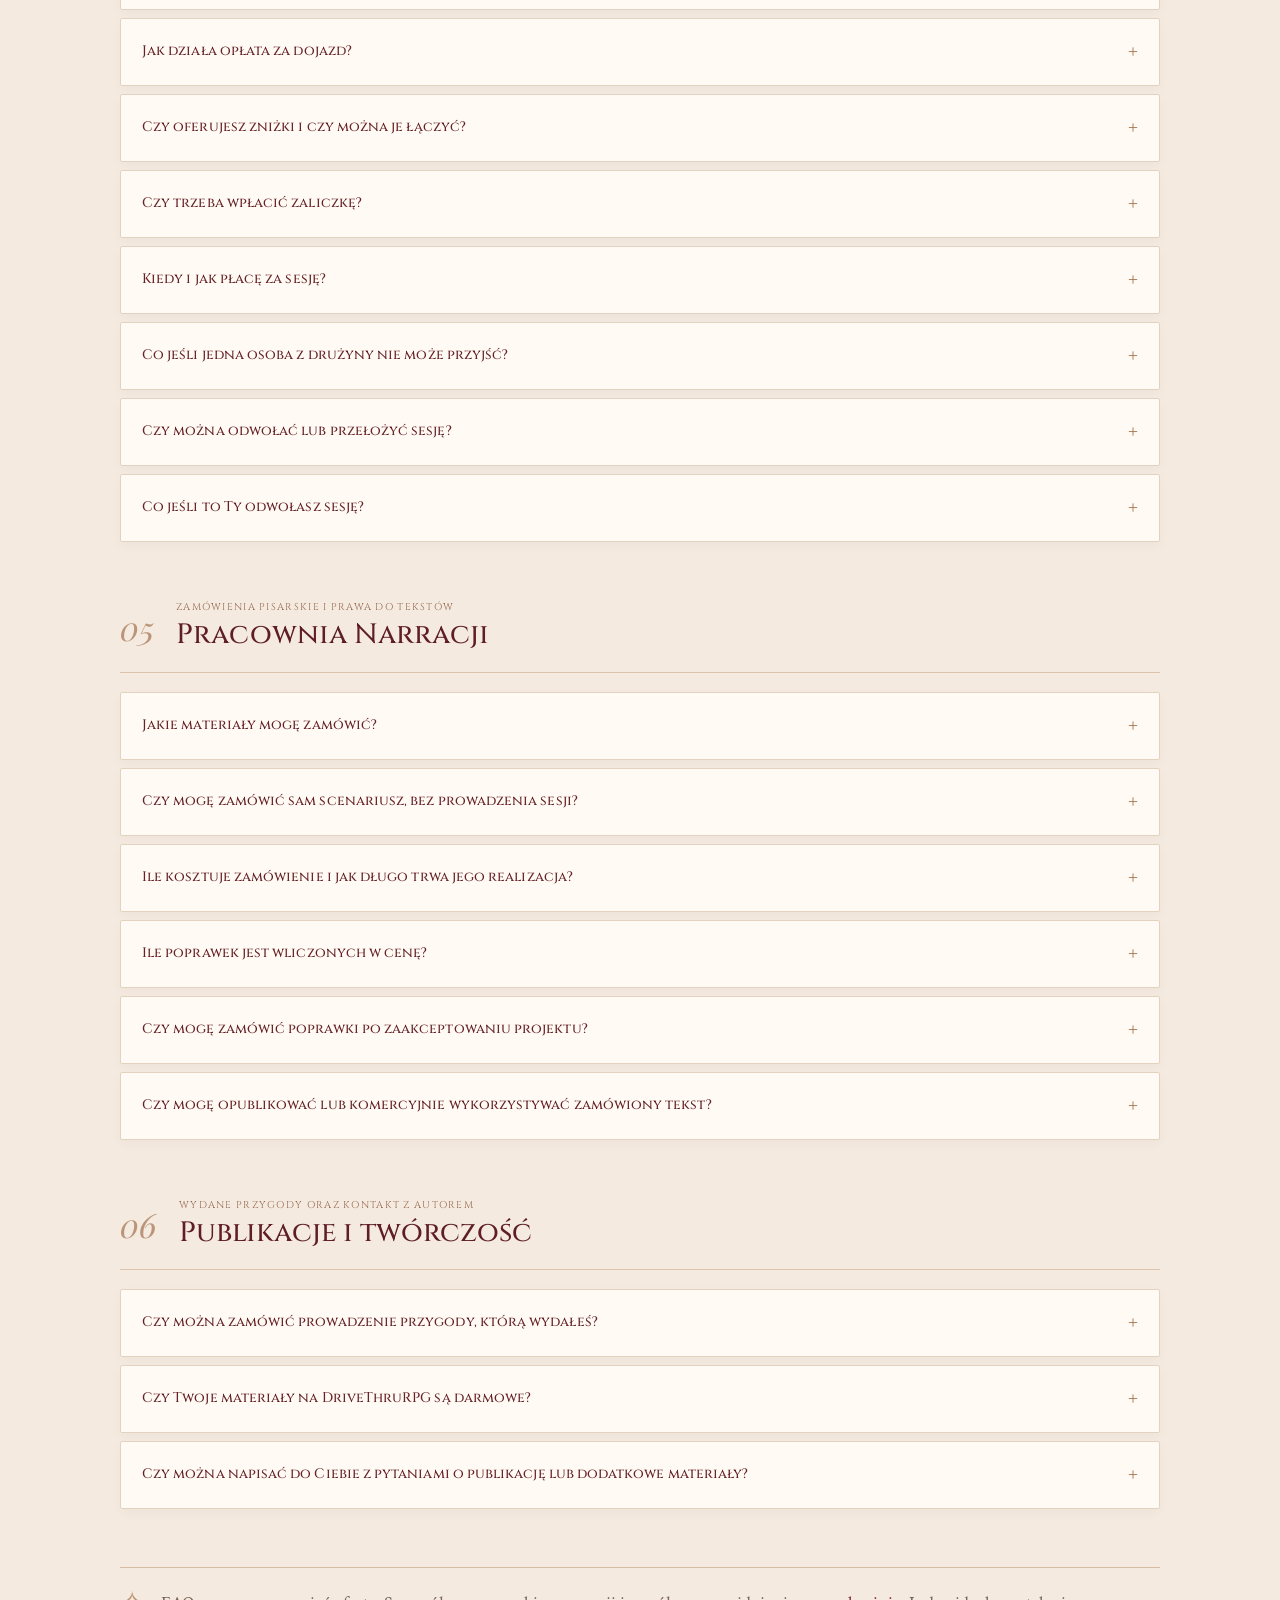
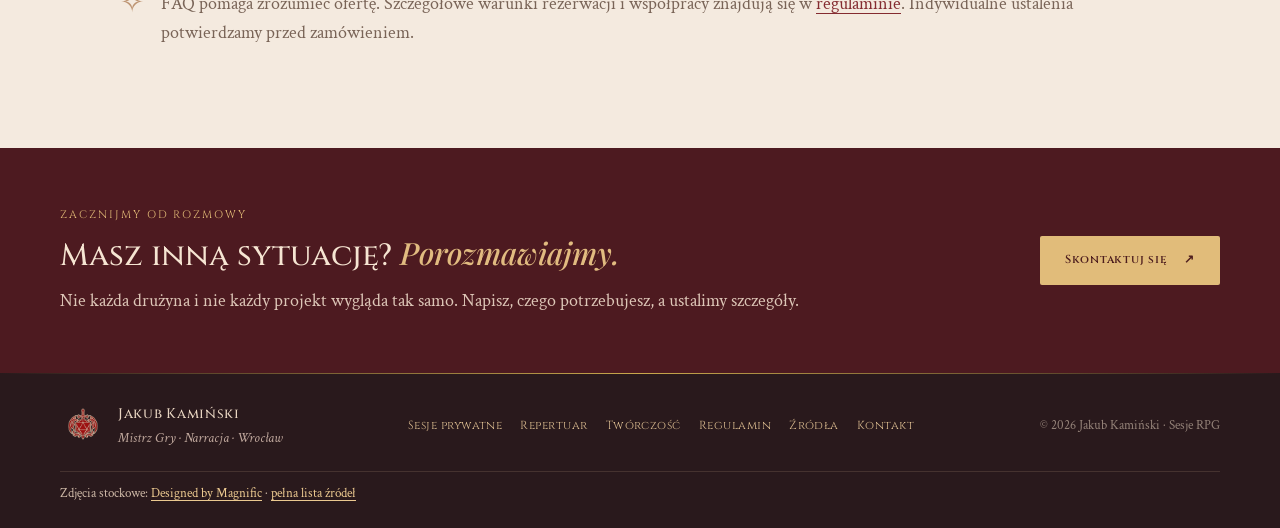
==== commit 88a8cae2: "Version new" ====
--- a/faq.html
+++ b/faq.html
@@ -1,192 +1,205 @@
 <!DOCTYPE html>
 <html lang="pl">
 <head>
-    <meta charset="UTF-8">
-    <meta name="viewport" content="width=device-width, initial-scale=1.0">
-    <title>FAQ – Jakub Kamiński</title>
-    <link href="https://fonts.googleapis.com/css2?family=Cinzel:wght@400;600;700&family=Playfair+Display:ital,wght@0,400;0,600;1,400&family=Crimson+Text:ital,wght@0,400;0,600;1,400&display=swap" rel="stylesheet">
-    <link rel="stylesheet" href="style.css">
+  <meta charset="UTF-8">
+  <meta name="viewport" content="width=device-width, initial-scale=1">
+  <meta name="theme-color" content="#63191d">
+  <meta name="description" content="FAQ Jakuba Kamińskiego: sesje RPG, bezpłatna sesja 0, tworzenie postaci, cennik, rezerwacje, Pracownia Narracji i publikacje RPG.">
+  <meta property="og:type" content="website"><meta property="og:locale" content="pl_PL">
+  <meta property="og:title" content="FAQ | Jakub Kamiński — sesje i twórczość RPG">
+  <meta property="og:description" content="Zasady sesji RPG, przygotowania postaci, rezerwacji i współpracy pisarskiej. Wszystko w jednym miejscu.">
+  <meta property="og:image" content="logo-red.png">
+  <title>FAQ — Sesje RPG i Pracownia Narracji | Jakub Kamiński</title>
+  <link rel="icon" type="image/png" href="logo-red.png">
+  <link rel="preconnect" href="https://fonts.googleapis.com">
+  <link rel="preconnect" href="https://fonts.gstatic.com" crossorigin>
+  <link href="https://fonts.googleapis.com/css2?family=Cinzel:wght@400;500;600;700&family=Playfair+Display:ital,wght@0,400;0,500;0,600;1,400;1,500&family=Crimson+Text:ital,wght@0,400;0,600;1,400&display=swap" rel="stylesheet">
+  <link rel="stylesheet" href="style.css"><link rel="stylesheet" href="home.css"><link rel="stylesheet" href="faq-new.css">
+  <script src="faq-search.js" defer></script>
 </head>
-<body>
-
-<header>
-    <div class="header-inner">
-        <img src="logo-red.png" alt="Logo">
-        <div class="title-group">
-            <h1>Jakub Kamiński</h1>
-            <p>Mistrz Gry · Narracja · Wrocław</p>
-        </div>
-    </div>
-</header>
-
-<nav>
-    <div class="nav-inner">
-        <a href="index.html">Strona główna</a>
+<body class="home-page faq-page">
+  <a class="skip-link" href="#tresc">Przejdź do treści</a>
+  <header class="site-header"><div class="site-header__inner">
+    <a href="index.html" class="site-brand" aria-label="Jakub Kamiński — strona główna">
+      <img src="logo-red.png" width="74" height="74" alt="" decoding="async">
+      <span class="site-brand__text"><span class="site-brand__name">Jakub Kamiński</span><span class="site-brand__subtitle">Mistrz Gry · Narracja · Wrocław</span></span>
+    </a>
+    <a class="header-contact" href="mailto:jakubkaminski1808@gmail.com?subject=Pytanie%20o%20sesje%20RPG">Zapytaj mnie <span aria-hidden="true">↗</span></a>
+  </div></header>
+  <nav class="site-nav" aria-label="Nawigacja główna"><div class="site-nav__desktop">
+        <a href="index.html">Start</a>
+        <a href="sesje-prywatne.html">Sesje prywatne</a>
+        <a href="repertuar.html">Repertuar</a>
+        <a href="pracownia-narracji.html">Pracownia Narracji</a>
+        <a href="tworczosc.html">Twórczość</a>
         <a href="o-mnie.html">O mnie</a>
-        <a href="sesje-prywatne.html">Sesje prywatne</a>
-        <a href="sesje-grupowe.html">Sesje grupowe</a>
-        <a href="pracownia-narracji.html">Pracownia Narracji</a>
-        <a href="faq.html" class="active">FAQ</a>
-    </div>
-</nav>
-
-<div class="page-header">
-    <h2>Często zadawane pytania</h2>
-    <div class="page-header-divider"></div>
-    <p>Zanim napiszesz — może znajdziesz odpowiedź tutaj.</p>
-</div>
-
-<section class="faq-section">
-
-    <div class="faq-group">
-        <p class="faq-group-title">Zanim zaczniesz grać</p>
-
-        <details class="faq-item">
-            <summary class="faq-question">Czy muszę mieć doświadczenie w RPG?</summary>
-            <p class="faq-answer">
-                Nie. Prowadzę sesje zarówno dla zupełnych nowicjuszy, jak i dla doświadczonych graczy.
-                Przed sesją poświęcam czas na wytłumaczenie zasad i mechanik — możesz przyjść z zerową wiedzą
-                i wyjść z gotową postacią i pierwszą przygodą za sobą.
-            </p>
-        </details>
-
-        <details class="faq-item">
-            <summary class="faq-question">Jakie systemy prowadzisz?</summary>
-            <p class="faq-answer">
-                Prowadzę szerokie spektrum systemów:<br><br>
-                <strong>Dungeons &amp; Dragons 5e</strong> · <strong>Warhammer Fantasy 4e</strong> · <strong>Call of Cthulhu 7e</strong> · <strong>Wampir: Maskarada 5e</strong> · <strong>Wiedźmin RPG</strong> · <strong>Cyberpunk RED</strong> · <strong>City of Mist</strong> · <strong>Fabula Ultima</strong> · <strong>Wrath &amp; Glory</strong> · <strong>Nosacze Gra Fabularna</strong><br><br>
-                Jeśli interesujesz się innym systemem — zapytaj, chętnie omówimy możliwości.
-            </p>
-        </details>
-
-        <details class="faq-item">
-            <summary class="faq-question">Co muszę ze sobą przynieść?</summary>
-            <p class="faq-answer">
-                Nic poza sobą i dobrym nastawieniem. Mam kostki, karty postaci i materiały pomocnicze.
-                Jeśli wolisz mieć własne — oczywiście możesz zabrać.
-                Jeśli korzystamy z tworzenia postaci po mojej stronie, dostajesz gotową kartę przed sesją.
-            </p>
-        </details>
-
-        <details class="faq-item">
-            <summary class="faq-question">Czy sesje są stacjonarne czy online?</summary>
-            <p class="faq-answer">
-                Sesje prywatne prowadzę stacjonarnie we Wrocławiu lub z dojazdem (koszt dojazdu poza Wrocław: 50 zł).
-                Sesje grupowe mogą być stacjonarne lub online — szczegóły zawsze podaję przy konkretnej kampanii.
-            </p>
-        </details>
-    </div>
-
-    <div class="faq-group">
-        <p class="faq-group-title">Sesje prywatne</p>
-
-        <details class="faq-item">
-            <summary class="faq-question">Ile kosztuje sesja i jak wygląda płatność?</summary>
-            <p class="faq-answer">
-                Sesja do 5 godzin kosztuje 50 zł/h, każda kolejna godzina powyżej 5h — 60 zł/h.
-                Doliczam 25 zł za każdą osobę powyżej 4 graczy oraz 25 zł za tworzenie postaci po mojej stronie.<br><br>
-                Przyjmuję płatności <strong>gotówką</strong>, <strong>kartą</strong> oraz przez <strong>SumUp</strong>.
-                Na życzenie wystawiam fakturę.
-            </p>
-        </details>
-
-        <details class="faq-item">
-            <summary class="faq-question">Jak długo trwa sesja?</summary>
-            <p class="faq-answer">
-                Standardowa sesja trwa od 3 do 5 godzin. Przy większych kampaniach lub specjalnych wydarzeniach
-                może być dłuższa — ustalamy to przed rezerwacją terminu.
-            </p>
-        </details>
-
-        <details class="faq-item">
-            <summary class="faq-question">Czy scenariusz musi być autorski, czy mogę wybrać gotową przygodę?</summary>
-            <p class="faq-answer">
-                Masz wybór. Do części systemów mam gotowe, sprawdzone przygody — możesz wybrać jedną z nich
-                i zagrać bez dodatkowego czasu przygotowania. Jeśli wolisz coś szytego na miarę —
-                piszę scenariusze autorskie dopasowane do Twojej drużyny, klimatu i oczekiwań.<br><br>
-                Gotowe przygody mam dostępne m.in. do D&amp;D 5e, Call of Cthulhu, Warhammera i kilku innych —
-                przy rezerwacji powiem Ci, co aktualnie mam w ofercie.
-            </p>
-        </details>
-
-        <details class="faq-item">
-            <summary class="faq-question">Czy mogę zamówić sesję jako prezent?</summary>
-            <p class="faq-answer">
-                Tak i to jeden z najpopularniejszych powodów kontaktu. Sesja jako urodziny, wieczór kawalerski
-                czy teambuilding — wszystko da się zorganizować. Napisz do mnie z datą i liczbą osób.
-            </p>
-        </details>
-    </div>
-
-    <div class="faq-group">
-        <p class="faq-group-title">Sesje grupowe i kampanie</p>
-
-        <details class="faq-item">
-            <summary class="faq-question">Jak dołączyć do kampanii grupowej?</summary>
-            <p class="faq-answer">
-                Każda aktywna kampania ma przy sobie przycisk zgłoszenia. Wystarczy napisać —
-                odpiszę z informacją o dostępności miejsc, terminach i wymaganiach.
-                Przy kampaniach pełnych możesz trafić na listę oczekujących.
-            </p>
-        </details>
-
-        <details class="faq-item">
-            <summary class="faq-question">Czy kampanie są płatne?</summary>
-            <p class="faq-answer">
-                Szczegóły finansowe podaję przy każdej kampanii osobno — zależy od formatu,
-                częstotliwości i czasu trwania sesji. Wszystko ustalamy przed pierwszą sesją.
-            </p>
-        </details>
-
-        <details class="faq-item">
-            <summary class="faq-question">Co się dzieje, gdy nie mogę pojawić się na sesji?</summary>
-            <p class="faq-answer">
-                Rozumiem, że życie bywa nieprzewidywalne. Proszę o informację z możliwie dużym wyprzedzeniem.
-                Szczegóły dotyczące nieobecności i ich wpływu na kampanię znajdziesz w regulaminie
-                oraz omówimy je przed dołączeniem do grupy.
-            </p>
-        </details>
-    </div>
-
-    <div class="faq-group">
-        <p class="faq-group-title">Pracownia Narracji</p>
-
-        <details class="faq-item">
-            <summary class="faq-question">Ile czasu zajmuje napisanie scenariusza lub historii postaci?</summary>
-            <p class="faq-answer">
-                Zależy od zakresu i złożoności materiału. Krótka historia postaci to zazwyczaj kilka dni,
-                rozbudowany scenariusz z mapą sytuacji i NPCami — od tygodnia do dwóch.
-                Termin ustalamy przed rozpoczęciem pracy.
-            </p>
-        </details>
-
-        <details class="faq-item">
-            <summary class="faq-question">Czy mogę poprosić o poprawki?</summary>
-            <p class="faq-answer">
-                Tak. Praca nad materiałem to proces — poprawki są wliczone w cenę i traktuję je
-                jako normalną część współpracy, nie dodatkowy koszt.
-            </p>
-        </details>
-    </div>
-
-</section>
-
-<footer>
-    <div class="footer-inner">
-        <img src="logo-red.png" alt="Logo" class="footer-logo">
-        <p class="footer-contact">
-            <a href="mailto:jakubkaminski1808@gmail.com">jakubkaminski1808@gmail.com</a>
-            &nbsp;·&nbsp;
-            <a href="tel:+48735780951">+48 735 780 951</a>
-        </p>
-        <div class="footer-links">
-            <a href="regulamin.html">Regulamin</a>
-        </div>
-        <p>© 2025 Jakub Kamiński – Sesje RPG · Wrocław</p>
-    </div>
-</footer>
-
-<a href="index.html" class="back-button">← Powrót</a>
-
+        <a href="faq.html" class="is-current" aria-current="page">FAQ</a>
+    </div><details class="site-nav__mobile"><summary>Menu <span class="site-nav__menu-icon" aria-hidden="true"><span></span><span></span><span></span></span></summary><div class="site-nav__mobile-links">
+          <a href="index.html">Start</a>
+          <a href="sesje-prywatne.html">Sesje prywatne</a>
+          <a href="repertuar.html">Repertuar</a>
+          <a href="pracownia-narracji.html">Pracownia Narracji</a>
+          <a href="tworczosc.html">Twórczość</a>
+          <a href="o-mnie.html">O mnie</a>
+          <a href="faq.html" aria-current="page">FAQ</a>
+    </div></details></nav>
+  <main id="tresc">
+    <section class="faq-hero" aria-labelledby="faq-title"><div class="layout-wrap faq-hero__inner">
+      <div><p class="faq-hero__eyebrow">✦ &nbsp; Przewodnik po współpracy</p><h1 id="faq-title">Pytania i <em>odpowiedzi.</em></h1>
+      <p>Sesja 0, bohaterowie, terminy, ceny i tworzenie scenariuszy. Zebrałem tutaj zasady, które warto znać, zanim wspólnie zasiądziemy do stołu.</p>
+      <a class="faq-hero__contact" href="mailto:jakubkaminski1808@gmail.com?subject=Pytanie%20o%20sesje%20RPG">Nie znalazłeś odpowiedzi? Napisz do mnie <span aria-hidden="true">↗</span></a>
+      </div>
+      <div class="faq-hero__emblem" aria-hidden="true"><span class="faq-hero__star">✦</span><img src="logo-red.png" alt=""><span>Opowieść zaczyna się od pytania</span></div>
+    </div></section>
+    <div class="faq-highlight"><div class="layout-wrap faq-highlight__inner"><span><strong>Sesja 0:</strong> bezpłatna</span><span><strong>Karty z repertuaru:</strong> bez dopłaty</span><span><strong>Scenariusz do prowadzenia:</strong> w cenie sesji</span></div></div>
+    <section class="faq-content layout-wrap" aria-label="Lista pytań">
+      <div class="faq-content__intro"><p class="eyebrow">Łatwo znaleźć odpowiedź</p><h2>Wybierz temat lub wpisz pytanie</h2><p>Rozwiń dowolny punkt, żeby przeczytać szczegóły. Możesz też przeszukać cały poradnik.</p></div>
+      <div class="faq-searchbox"><label for="faq-search">Wyszukaj w FAQ</label><div class="faq-searchbox__field"><svg aria-hidden="true" viewBox="0 0 24 24" width="20" height="20" fill="none" stroke="currentColor" stroke-width="2"><circle cx="11" cy="11" r="7"/><path d="m20 20-4-4"/></svg><input id="faq-search" type="search" placeholder="Np. sesja 0, zaliczka, postać..." autocomplete="off"><button type="button" id="faq-clear" aria-label="Wyczyść wyszukiwanie" hidden>Wyczyść</button></div><p class="faq-searchbox__status" id="faq-status" role="status" aria-live="polite"></p></div>
+      <nav class="faq-topics" aria-label="Przejdź do tematu">
+<a href="#start">Pierwsze kroki<span aria-hidden="true">↗</span></a>
+<a href="#postacie">Postacie i sesja 0<span aria-hidden="true">↗</span></a>
+<a href="#sesje">Sesje prywatne i repertuar<span aria-hidden="true">↗</span></a>
+<a href="#organizacja">Cennik, rezerwacje i organizacja<span aria-hidden="true">↗</span></a>
+<a href="#pracownia">Pracownia Narracji<span aria-hidden="true">↗</span></a>
+<a href="#publikacje">Publikacje i twórczość<span aria-hidden="true">↗</span></a>
+      </nav><div class="faq-content__chapters">
+<section class="faq-chapter" id="start" aria-labelledby="title-start" data-faq-group>
+        <div class="faq-chapter__heading"><span class="faq-chapter__number">01</span><div><p class="faq-chapter__eyebrow">Zanim zasiądziesz do stołu</p><h2 id="title-start">Pierwsze kroki</h2></div></div>
+        <div class="faq-chapter__questions"><details class="faq-question-card" data-faq-item>
+          <summary>Czy muszę mieć doświadczenie w RPG?</summary>
+          <div class="faq-answer-text"><p>Nie. Prowadzę sesje zarówno dla osób, które dopiero zaczynają swoją przygodę z RPG, jak i dla doświadczonych graczy. W razie potrzeby tłumaczę zasady i pomagam wejść w świat gry.</p></div>
+        </details><details class="faq-question-card" data-faq-item>
+          <summary>Jakie systemy RPG prowadzisz?</summary>
+          <div class="faq-answer-text"><p>Prowadzę <strong>Dungeons &amp; Dragons 5e</strong>, <strong>Cyberpunk RED</strong>, <strong>Zew Cthulhu</strong>, <strong>Miasto Mgły</strong>, <strong>Warhammer Fantasy 4e</strong>, <strong>Wampir: Maskarada</strong>, <strong>Nosacze – Gra Fabularna</strong>, <strong>Wiedźmin – Gra Fabularna</strong>, <strong>Wrath &amp; Glory</strong>, <strong>Fabula Ultima</strong> oraz <strong>Pendragon</strong>. Część gotowych scenariuszy znajdziesz w <a href="repertuar.html">repertuarze RPG</a>.</p></div>
+        </details><details class="faq-question-card" data-faq-item>
+          <summary>Czy sesje mogą odbywać się online i stacjonarnie?</summary>
+          <div class="faq-answer-text"><p>Tak. Wszystkie oferowane przeze mnie systemy mogę prowadzić online lub stacjonarnie. Na miejscu prowadzę sesje we Wrocławiu i z dojazdem; dokładną lokalizację ustalamy przed rezerwacją.</p></div>
+        </details><details class="faq-question-card" data-faq-item>
+          <summary>Od jakiego wieku można wziąć udział w sesji?</summary>
+          <div class="faq-answer-text"><p>To zależy od systemu i tematyki konkretnej przygody. Prowadzę sesje w różnych grupach wiekowych, orientacyjnie <strong>7+, 10+, 14+, 16+ i 18+</strong>. Odpowiedni system, poziom treści i warunki udziału uzgadniamy przed grą.</p></div>
+        </details><details class="faq-question-card" data-faq-item>
+          <summary>Co muszę przynieść na sesję?</summary>
+          <div class="faq-answer-text"><p>Zazwyczaj nic szczególnego: mam potrzebne materiały pomocnicze, kostki i karty postaci. Jeżeli masz własne akcesoria albo gotową postać, możesz je oczywiście zabrać. Szczegóły zależą od systemu i formatu sesji.</p></div>
+        </details><details class="faq-question-card" data-faq-item>
+          <summary>Czy przed grą ustalacie granice komfortu?</summary>
+          <div class="faq-answer-text"><p>Tak. Rozmawiamy o klimacie kampanii, trudnych tematach i kwestiach, których gracze nie chcą poruszać podczas rozgrywki. Ważne jest dla mnie, żeby wszyscy wiedzieli, na jaki rodzaj historii się umawiamy i mogli sygnalizować swój dyskomfort.</p></div>
+        </details></div>
+      </section>
+<section class="faq-chapter" id="postacie" aria-labelledby="title-postacie" data-faq-group>
+        <div class="faq-chapter__heading"><span class="faq-chapter__number">02</span><div><p class="faq-chapter__eyebrow">Przygotowanie bohaterów bez nieporozumień</p><h2 id="title-postacie">Postacie i sesja 0</h2></div></div>
+        <div class="faq-chapter__questions"><details class="faq-question-card" data-faq-item>
+          <summary>Czy gotowe karty postaci do jednostrzałów są dodatkowo płatne?</summary>
+          <div class="faq-answer-text"><p><strong>Nie.</strong> Jeżeli korzystamy z przygotowanych wcześniej postaci albo wspólnie wypełniamy karty, nie naliczam za to osobnej opłaty. Podobnie standardowa pomoc początkującym i tłumaczenie mechaniki są częścią prowadzenia.</p></div>
+        </details><details class="faq-question-card" data-faq-item>
+          <summary>Kiedy obowiązuje opłata 25 zł za przygotowanie postaci?</summary>
+          <div class="faq-answer-text"><p>Tylko gdy drużyna prosi mnie o <strong>samodzielne przygotowanie całego kompletu kart postaci</strong> przed rozgrywką na podstawie podanych założeń. Opłata wynosi <strong>25 zł za całość kart</strong>, a nie za każdą kartę z osobna. Takie przygotowanie ustalamy wcześniej.</p></div>
+        </details><details class="faq-question-card" data-faq-item>
+          <summary>Co zawiera przygotowanie postaci na zamówienie?</summary>
+          <div class="faq-answer-text"><p>Przede wszystkim mechanikę postaci: statystyki, umiejętności i inne elementy wymagane przez system. Tam, gdzie ma to sens, np. w D&amp;D lub Cyberpunku RED, mogę również zaproponować charakter i zarys historii. <strong>Te elementy są opcjonalne</strong> — gracz może je swobodnie modyfikować.</p></div>
+        </details><details class="faq-question-card" data-faq-item>
+          <summary>Czy mogę wprowadzić zmiany do przygotowanej postaci?</summary>
+          <div class="faq-answer-text"><p>Tak. <strong>Drobne poprawki są możliwe do dnia sesji.</strong> Większy zakres zmian najlepiej omówić z wyprzedzeniem, aby przygotowane postacie odpowiadały oczekiwaniom drużyny.</p></div>
+        </details><details class="faq-question-card" data-faq-item>
+          <summary>Czym jest sesja 0 i czy trzeba za nią płacić?</summary>
+          <div class="faq-answer-text"><p><strong>Sesja 0 jest bezpłatna.</strong> Poświęcamy ją na tworzenie postaci, omówienie zasad, klimatu kampanii oraz tematów i granic komfortu uczestników. Może trwać tyle co zwykła sesja albo krócej. Nie trzeba tworzyć postaci od zera — można przyjść z własną.</p></div>
+        </details></div>
+      </section>
+<section class="faq-chapter" id="sesje" aria-labelledby="title-sesje" data-faq-group>
+        <div class="faq-chapter__heading"><span class="faq-chapter__number">03</span><div><p class="faq-chapter__eyebrow">Wybór przygody i sposób prowadzenia</p><h2 id="title-sesje">Sesje prywatne i repertuar</h2></div></div>
+        <div class="faq-chapter__questions"><details class="faq-question-card" data-faq-item>
+          <summary>Czym różni się jednostrzał od kampanii?</summary>
+          <div class="faq-answer-text"><p>Jednostrzał to zazwyczaj zamknięta historia na jedno spotkanie. Mini-kampania i pełna kampania rozwijają fabułę przez kilka lub więcej sesji. Zawsze możemy omówić format odpowiadający konkretnej drużynie.</p></div>
+        </details><details class="faq-question-card" data-faq-item>
+          <summary>Ile trwa sesja i ile kosztuje jej prowadzenie?</summary>
+          <div class="faq-answer-text"><p>Standardowa sesja trwa zazwyczaj <strong>3–5 godzin</strong>. Obecna stawka to <strong>50 zł za godzinę do pięciu godzin</strong>, a każda kolejna godzina powyżej piątej kosztuje <strong>60 zł</strong>. Przy długotrwałych kampaniach możliwa jest niższa stawka, uzgadniana indywidualnie.</p></div>
+        </details><details class="faq-question-card" data-faq-item>
+          <summary>Czy gotowa przygoda i scenariusz autorski kosztują tyle samo?</summary>
+          <div class="faq-answer-text"><p>Tak. <strong>Stawka za samo prowadzenie jest taka sama</strong>, niezależnie od tego, czy wybrany scenariusz pochodzi z repertuaru, czy jest mojego autorstwa. Możesz przejrzeć <a href="repertuar.html">dostępne jednostrzały i kampanie</a>.</p></div>
+        </details><details class="faq-question-card" data-faq-item>
+          <summary>Czy za napisanie nowego scenariusza do zamówionej sesji doliczasz opłatę?</summary>
+          <div class="faq-answer-text"><p><strong>Nie.</strong> Jeśli zamawiasz u mnie prowadzenie sesji i potrzebny jest nowy scenariusz, jego napisanie mieści się w cenie prowadzenia. Inaczej wygląda zamówienie <em>samego tekstu scenariusza</em>, bez prowadzenia — to oddzielna usługa <a href="pracownia-narracji.html">Pracowni Narracji</a>, wyceniana indywidualnie.</p></div>
+        </details><details class="faq-question-card" data-faq-item>
+          <summary>Czy można dostosować gotowy scenariusz do naszej drużyny?</summary>
+          <div class="faq-answer-text"><p>Tak, drobne zmiany są naturalną częścią przygotowań. <strong>Większe modyfikacje ustalamy odpowiednio wcześniej</strong> — na przykład zmiana systemu w przeddzień sesji może wymagać nowego terminu lub innych uzgodnień.</p></div>
+        </details><details class="faq-question-card" data-faq-item>
+          <summary>Czy poprowadzisz kampanię bez gotowego scenariusza w repertuarze?</summary>
+          <div class="faq-answer-text"><p>Tak. Możemy zaplanować kampanię również do systemu, dla którego nie mam jeszcze gotowego materiału wpisanego w katalogu. Szczegóły, skalę projektu i harmonogram ustalimy wspólnie.</p></div>
+        </details><details class="faq-question-card" data-faq-item>
+          <summary>Czy jednostrzał można później rozwinąć w kampanię?</summary>
+          <div class="faq-answer-text"><p>Oczywiście. Jeśli historia i decyzje drużyny stworzą przestrzeń na dalszą opowieść, możemy zaplanować kolejne spotkania.</p></div>
+        </details><details class="faq-question-card" data-faq-item>
+          <summary>Czy mogę zamówić sesję na prezent albo wydarzenie?</summary>
+          <div class="faq-answer-text"><p>Tak. Możemy zorganizować sesję np. z okazji urodzin, spotkania znajomych lub wydarzenia integracyjnego. Napisz, ile osób weźmie udział i jaki klimat Cię interesuje.</p></div>
+        </details></div>
+      </section>
+<section class="faq-chapter" id="organizacja" aria-labelledby="title-organizacja" data-faq-group>
+        <div class="faq-chapter__heading"><span class="faq-chapter__number">04</span><div><p class="faq-chapter__eyebrow">Terminy, dopłaty i zmiany planów</p><h2 id="title-organizacja">Cennik, rezerwacje i organizacja</h2></div></div>
+        <div class="faq-chapter__questions"><details class="faq-question-card" data-faq-item>
+          <summary>Czy większa drużyna oznacza dopłatę?</summary>
+          <div class="faq-answer-text"><p>Tak. Za <strong>każdego gracza powyżej czterech osób</strong> doliczam <strong>25 zł jednorazowo za sesję</strong> — nie za każdą godzinę.</p></div>
+        </details><details class="faq-question-card" data-faq-item>
+          <summary>Jak działa opłata za dojazd?</summary>
+          <div class="faq-answer-text"><p>Dojazd we Wrocławiu ustalamy przy rezerwacji. <strong>50 zł</strong> dotyczy dojazdu do bliskich okolic Wrocławia, takich jak Bielany Wrocławskie czy Święta Katarzyna. Dalsze wyjazdy wyceniam indywidualnie.</p></div>
+        </details><details class="faq-question-card" data-faq-item>
+          <summary>Czy oferujesz zniżki i czy można je łączyć?</summary>
+          <div class="faq-answer-text"><p>Tak. Oferuję zniżki <strong>uczniowskie (20%)</strong> i <strong>studenckie (10%)</strong>, a także dopuszczam <strong>zniżki grupowe</strong>. Rabaty można łączyć; sposób naliczenia i ostateczną cenę uzgadniamy przed rezerwacją.</p></div>
+        </details><details class="faq-question-card" data-faq-item>
+          <summary>Czy trzeba wpłacić zaliczkę?</summary>
+          <div class="faq-answer-text"><p>Zaliczka może być wymagana przy <strong>kampaniach</strong> lub zamówieniach wymagających większych przygotowań. Jej wysokość i warunki ustalamy przed potwierdzeniem współpracy.</p></div>
+        </details><details class="faq-question-card" data-faq-item>
+          <summary>Kiedy i jak płacę za sesję?</summary>
+          <div class="faq-answer-text"><p>Najczęściej <strong>po zakończeniu sesji</strong>, chyba że uzgodnimy inaczej lub klient wybierze inną formę rozliczenia. Akceptuję gotówkę, kartę i płatność przez SumUp; na życzenie wystawiam fakturę.</p></div>
+        </details><details class="faq-question-card" data-faq-item>
+          <summary>Co jeśli jedna osoba z drużyny nie może przyjść?</summary>
+          <div class="faq-answer-text"><p>Zwykle stosuję zasadę <strong>„jednego może nie być”</strong> — możemy zagrać w pomniejszonym składzie. Możemy też wspólnie przełożyć termin. Ważne, żeby poinformować mnie o nieobecności odpowiednio wcześniej.</p></div>
+        </details><details class="faq-question-card" data-faq-item>
+          <summary>Czy można odwołać lub przełożyć sesję?</summary>
+          <div class="faq-answer-text"><p>Tak. Zasadniczo proszę o informację <strong>co najmniej 48 godzin wcześniej</strong>, zgodnie z aktualnym regulaminem. Oczywiście przewiduję wyjątki w nagłych sytuacjach, np. przy chorobie. W przypadku późnego odwołania szczegóły rozliczenia określa <a href="regulamin.html">regulamin</a> oraz indywidualne ustalenia.</p></div>
+        </details><details class="faq-question-card" data-faq-item>
+          <summary>Co jeśli to Ty odwołasz sesję?</summary>
+          <div class="faq-answer-text"><p>Jeśli muszę odwołać ustalone spotkanie, zaproponuję nowy termin. <strong>Na następną sesję oferuję 10% zniżki.</strong></p></div>
+        </details></div>
+      </section>
+<section class="faq-chapter" id="pracownia" aria-labelledby="title-pracownia" data-faq-group>
+        <div class="faq-chapter__heading"><span class="faq-chapter__number">05</span><div><p class="faq-chapter__eyebrow">Zamówienia pisarskie i prawa do tekstów</p><h2 id="title-pracownia">Pracownia Narracji</h2></div></div>
+        <div class="faq-chapter__questions"><details class="faq-question-card" data-faq-item>
+          <summary>Jakie materiały mogę zamówić?</summary>
+          <div class="faq-answer-text"><p>Tworzę scenariusze RPG, historie postaci, lore światów i rozbudowane łuki kampanii. Możesz też zwrócić się do mnie z większym projektem, np. opracowaniem świata czy materiału przygotowywanego do wydania.</p></div>
+        </details><details class="faq-question-card" data-faq-item>
+          <summary>Czy mogę zamówić sam scenariusz, bez prowadzenia sesji?</summary>
+          <div class="faq-answer-text"><p>Tak. W <a href="pracownia-narracji.html">Pracowni Narracji</a> przygotowuję teksty na zlecenie niezależnie od usługi prowadzenia gry. Takie zamówienia wyceniam indywidualnie, po ustaleniu zakresu.</p></div>
+        </details><details class="faq-question-card" data-faq-item>
+          <summary>Ile kosztuje zamówienie i jak długo trwa jego realizacja?</summary>
+          <div class="faq-answer-text"><p>Każdy projekt <strong>wyceniam indywidualnie</strong>. Orientacyjny czas realizacji to <strong>około tygodnia lub dłużej</strong>, zależnie od złożoności i objętości materiału. Konkretny termin potwierdzam przed rozpoczęciem pracy.</p></div>
+        </details><details class="faq-question-card" data-faq-item>
+          <summary>Ile poprawek jest wliczonych w cenę?</summary>
+          <div class="faq-answer-text"><p>Zazwyczaj przewiduję <strong>3–4 rundy poprawek</strong> w ramach uzgodnionego zamówienia. Dokładny zakres i sposób zgłaszania uwag ustalamy na początku współpracy.</p></div>
+        </details><details class="faq-question-card" data-faq-item>
+          <summary>Czy mogę zamówić poprawki po zaakceptowaniu projektu?</summary>
+          <div class="faq-answer-text"><p>Tak, ale dalsze zmiany po zaakceptowaniu gotowego materiału są <strong>usługą dodatkowo płatną</strong>. Ich zakres i koszt ustalamy przed wykonaniem.</p></div>
+        </details><details class="faq-question-card" data-faq-item>
+          <summary>Czy mogę opublikować lub komercyjnie wykorzystywać zamówiony tekst?</summary>
+          <div class="faq-answer-text"><p>To wymaga <strong>osobnych ustaleń i dodatkowej opłaty</strong>. Standardowe zamówienie nie oznacza automatycznie zgody na publikację lub komercyjne rozpowszechnianie materiału. Zakres praw do wykorzystania określamy przed realizacją projektu.</p></div>
+        </details></div>
+      </section>
+<section class="faq-chapter" id="publikacje" aria-labelledby="title-publikacje" data-faq-group>
+        <div class="faq-chapter__heading"><span class="faq-chapter__number">06</span><div><p class="faq-chapter__eyebrow">Wydane przygody oraz kontakt z autorem</p><h2 id="title-publikacje">Publikacje i twórczość</h2></div></div>
+        <div class="faq-chapter__questions"><details class="faq-question-card" data-faq-item>
+          <summary>Czy można zamówić prowadzenie przygody, którą wydałeś?</summary>
+          <div class="faq-answer-text"><p>Tak. Publikacja scenariusza i prowadzenie sesji to osobne możliwości. Jeśli interesuje Cię rozgrywka na podstawie mojego wydanego materiału, <a href="sesje-prywatne.html">napisz w sprawie sesji prywatnej</a>.</p></div>
+        </details><details class="faq-question-card" data-faq-item>
+          <summary>Czy Twoje materiały na DriveThruRPG są darmowe?</summary>
+          <div class="faq-answer-text"><p>Na razie moje publikowane materiały udostępniam w formule <strong>PWYW (Pay What You Want)</strong> — odbiorca sam wybiera kwotę. W przyszłości mogą pojawić się również materiały z ustaloną ceną. Aktualne publikacje znajdziesz w zakładce <a href="tworczosc.html#publikacje">Twórczość</a>.</p></div>
+        </details><details class="faq-question-card" data-faq-item>
+          <summary>Czy można napisać do Ciebie z pytaniami o publikację lub dodatkowe materiały?</summary>
+          <div class="faq-answer-text"><p>Tak, oczywiście. Jeśli masz pytania dotyczące wydanych przygód, zauważysz coś do poprawy albo interesują Cię materiały dodatkowe, możesz do mnie napisać.</p></div>
+        </details></div>
+      </section>
+      </div><p class="faq-searchbox__empty" id="faq-empty" hidden>Nie znaleziono pasujących pytań. Spróbuj innego hasła albo <a href="mailto:jakubkaminski1808@gmail.com">napisz do mnie</a>.</p>
+      <div class="faq-legal"><span aria-hidden="true">✧</span><p>FAQ pomaga zrozumieć ofertę. Szczegółowe warunki rezerwacji i współpracy znajdują się w <a href="regulamin.html">regulaminie</a>. Indywidualne ustalenia potwierdzamy przed zamówieniem.</p></div>
+    </section>
+    <section class="faq-cta"><div class="layout-wrap faq-cta__inner"><div><p class="eyebrow eyebrow--light">Zacznijmy od rozmowy</p><h2>Masz inną sytuację? <em>Porozmawiajmy.</em></h2><p>Nie każda drużyna i nie każdy projekt wygląda tak samo. Napisz, czego potrzebujesz, a ustalimy szczegóły.</p></div><a class="home-button home-button--gold" href="mailto:jakubkaminski1808@gmail.com?subject=Zapytanie%20-%20Jakub%20Kami%C5%84ski">Skontaktuj się <span aria-hidden="true">↗</span></a></div></section>
+  </main>
+  <footer class="site-footer"><div class="layout-wrap site-footer__inner"><div class="site-footer__brand"><img src="logo-red.png" alt="" loading="lazy"><div><strong>Jakub Kamiński</strong><span>Mistrz Gry · Narracja · Wrocław</span></div></div><div class="site-footer__links"><a href="sesje-prywatne.html">Sesje prywatne</a><a href="repertuar.html">Repertuar</a><a href="tworczosc.html">Twórczość</a><a href="regulamin.html">Regulamin</a><a href="zrodla-zdjec.html">Źródła</a><a href="mailto:jakubkaminski1808@gmail.com">Kontakt</a></div><p class="site-footer__copyright">© 2026 Jakub Kamiński · Sesje RPG</p><p class="site-footer__attribution">Zdjęcia stockowe: <a href="https://www.magnific.com/" target="_blank" rel="noopener noreferrer">Designed by Magnific</a> · <a href="zrodla-zdjec.html">pełna lista źródeł</a></p></div></footer>
 </body>
 </html>
--- a/home.css
+++ b/home.css
@@ -0,0 +1,256 @@
+/* Nowa strona główna — pozostałe podstrony pozostają przy style.css. */
+.home-page {
+  --ink: #29211f;
+  --burgundy: #63191d;
+  --burgundy-2: #801f26;
+  --paper: #f5ede1;
+  --gold-soft: #d8b976;
+  --muted: #736058;
+  background-color: #f4eadf;
+  font-family: 'Crimson Text', Georgia, serif;
+  line-height: 1.55;
+  overflow-x: clip;
+}
+.home-page::before {opacity: .18; background-size: 300px;}
+.home-page::after { background: radial-gradient(ellipse at 50% 20%, transparent 28%, rgba(75,37,22,.10) 100%); }
+.home-page a {text-underline-offset: .22em;}
+.home-page a:focus-visible,.home-page summary:focus-visible { outline: 3px solid #e0b655; outline-offset: 4px; }
+.home-page h1,.home-page h2,.home-page h3 {font-weight: 500;}
+.home-page .layout-wrap {width:min(1160px, calc(100% - 48px)); margin-inline:auto;}
+.home-page .skip-link {position:absolute;top:-100px;left:20px;z-index:1001;background:#fff;color:#63191d;padding:10px 18px;border-radius:3px;}
+.home-page .skip-link:focus {top:12px;}
+/* Brand */
+.home-page header.site-header { padding: 12px 24px; overflow:visible; background:#701d22; }
+.home-page .site-header__inner {width:min(1160px,100%);margin:auto;display:flex;align-items:center;justify-content:space-between;gap:24px;position:relative;z-index:1;}
+.home-page .site-brand {display:inline-flex;align-items:center;gap:18px;color:#f4e7d3;text-decoration:none;min-width:0;}
+.home-page .site-brand img {width:74px;height:74px;object-fit:contain;filter:drop-shadow(0 3px 8px rgba(0,0,0,.3));flex:none;}
+.home-page .site-brand__text {display:flex;flex-direction:column;gap:2px;}
+.home-page .site-brand__name {font-family:'Cinzel',serif;font-size:1.55rem;letter-spacing:.09em;line-height:1.2;white-space:nowrap;}
+.home-page .site-brand__subtitle {font-style:italic;font-size:.86rem;color:#e3c8a7;letter-spacing:.14em;}
+.home-page .header-contact {display:inline-flex;align-items:center;gap:20px;white-space:nowrap;text-decoration:none;font-family:'Cinzel',serif;font-size:.65rem;letter-spacing:.13em;padding:11px 18px;border:1px solid rgba(231,200,141,.45);color:#f6ead4;transition:background .2s;}
+.home-page .header-contact:hover {background:rgba(255,255,255,.09)}
+/* Navigation */
+.home-page nav.site-nav {background:#521519;box-shadow:0 5px 16px rgba(24,8,8,.18);z-index:80;top:0;padding:0 24px;}
+.home-page .site-nav__desktop {width:min(1160px,100%);margin:auto;display:flex;justify-content:space-between;gap:6px;}
+.home-page .site-nav__desktop a {display:inline-flex;align-items:center;padding:16px 14px;font-family:'Cinzel',serif;font-size:.68rem;letter-spacing:.045em;line-height:1.3;white-space:nowrap;color:#eedbc4;opacity:.84;}
+.home-page .site-nav__desktop a:hover,.home-page .site-nav__desktop a.is-current {opacity:1;color:#f4d39c;}
+.home-page .site-nav__desktop a.is-current::after {transform:scaleX(1);background:#d6af68;}
+.home-page .site-nav__mobile {display:none;}
+/* General sections */
+.home-page .home-section {padding-block:94px;}
+.home-page .eyebrow,.home-page .mini-label {font-family:'Cinzel',serif;text-transform:uppercase;letter-spacing:.18em;color:#8a3b35;font-size:.68rem;line-height:1.6;}
+.home-page .eyebrow span:not(.tiny-star) {color:#bd9874;margin:0 8px;}
+.home-page .eyebrow--light {color:#e2bb77;}
+.home-page .section-heading {text-align:center;max-width:740px;margin:0 auto 43px;}
+.home-page .section-heading h2,.home-page .campaign-preview h2,.home-page .about-teaser h2,.home-page .contact-banner h2 {font-family:'Cinzel',serif;line-height:1.25;letter-spacing:.015em;}
+.home-page .section-heading h2 {font-size:clamp(1.9rem,3vw,2.7rem);color:#5e1a1f;margin:13px 0 15px;}
+.home-page .section-heading>p:last-child {font-size:1.12rem;color:#6c5750;line-height:1.65;}
+.home-page .home-button {display:inline-flex;align-items:center;justify-content:center;gap:18px;min-height:49px;padding:12px 24px;border:1px solid transparent;font-family:'Cinzel',serif;font-size:.72rem;letter-spacing:.065em;text-decoration:none;line-height:1.3;border-radius:2px;font-weight:600;transition:transform .2s,background .2s,border-color .2s,color .2s;}
+.home-page .home-button:hover {transform:translateY(-3px);}
+.home-page .home-button--gold {color:#4e1e1e;background:#e1bc7a;}
+.home-page .home-button--gold:hover {background:#f0d09a;}
+.home-page .home-button--light-outline {color:#f6e9d9;border-color:rgba(241,221,189,.48);background:rgba(255,255,255,.04);}
+.home-page .home-button--light-outline:hover {background:rgba(255,255,255,.11);}
+.home-page .home-button--red {background:#722027;color:#ffebd6;}
+.home-page .home-button--red:hover {background:#8a2b30;}
+.home-page .text-link {font-family:'Cinzel',serif;font-size:.72rem;letter-spacing:.045em;color:#7f2025;text-decoration:none;border-bottom:1px solid #ba8e60;display:inline-flex;align-items:center;justify-content:space-between;gap:18px;width:fit-content;padding:0 0 6px;transition:gap .2s,color .2s;}
+.home-page .text-link:hover {color:#b24543;gap:25px;}
+.home-page .text-link--light {color:#ebcc97;}
+.home-page .text-link--light:hover {color:#fff;}
+/* Hero */
+.home-page .main-hero {background:radial-gradient(ellipse at 75% 38%,rgba(167,95,66,.25) 0%,transparent 36%),linear-gradient(128deg,#34171b 0%,#531a20 53%,#2b171b 100%);color:#f5e8d5;position:relative;overflow:hidden;}
+.home-page .main-hero::before {content:"";position:absolute;inset:0;background:url("logo-pattern.png") repeat;background-size:260px;opacity:.075;mix-blend-mode:screen;pointer-events:none;}
+.home-page .main-hero__inner {position:relative;display:grid;grid-template-columns:1.12fr .88fr;align-items:center;gap:45px;min-height:540px;padding-block:63px 72px;}
+.home-page .main-hero__copy {max-width:620px;}
+.home-page .main-hero .eyebrow {font-size:.64rem;letter-spacing:.21em;display:flex;align-items:center;gap:10px;}
+.home-page .tiny-star {color:#e4bd79;font-size:1.15rem;}
+.home-page .main-hero h1 {font-family:'Cinzel',serif;letter-spacing:-.035em;font-weight:500;font-size:clamp(2.35rem,4.15vw,4.22rem);line-height:1.25;margin:21px 0 25px;}
+.home-page .main-hero h1 em {display:block;color:#e0bd83;font-family:'Playfair Display',Georgia,serif;font-weight:500;font-size:.95em;letter-spacing:-.025em;line-height:1.14;margin-top:9px;}
+.home-page .main-hero__intro {font-size:1.21rem;line-height:1.65;color:#e3cfbd;max-width:590px;}
+.home-page .action-row {display:flex;flex-wrap:wrap;gap:13px;margin-top:32px;}
+.home-page .main-hero__smallprint {font-size:.87rem;letter-spacing:.02em;color:#c5ac9b;margin-top:28px;}
+.home-page .smallprint-sep {margin:0 8px;color:#ba9464;}
+.home-page .main-hero__art {height:100%;max-height:500px;min-height:400px;display:flex;align-items:stretch;padding:18px;position:relative;background:linear-gradient(125deg,rgba(75,34,33,.10),rgba(52,28,26,.75)),url('images/home-hero.jpg') center / cover no-repeat;border:1px solid rgba(229,195,144,.25);box-shadow:0 14px 45px rgba(0,0,0,.3);}
+.home-page .main-hero__art::before {content:"";position:absolute;inset:0;background:radial-gradient(circle at 50% 47%,transparent 0%,rgba(33,15,17,.58) 82%);pointer-events:none;}
+.home-page .main-hero__frame {border:1px solid rgba(226,190,131,.42);width:100%;height:100%;position:relative;display:flex;align-items:center;justify-content:center;flex-direction:column;gap:10px;}
+.home-page .frame-corner {position:absolute;width:24px;height:24px;border:2px solid #d8b976;}
+.home-page .frame-corner--tl {top:-4px;left:-4px;border-right:0;border-bottom:0;}
+.home-page .frame-corner--tr {top:-4px;right:-4px;border-left:0;border-bottom:0;}
+.home-page .frame-corner--bl {bottom:-4px;left:-4px;border-right:0;border-top:0;}
+.home-page .frame-corner--br {bottom:-4px;right:-4px;border-left:0;border-top:0;}
+.home-page .main-hero__sigil {width:min(210px,60%);opacity:.9;filter:drop-shadow(0 10px 20px rgba(0,0,0,.33));}
+.home-page .main-hero__sigil img {width:100%;height:auto;display:block;}
+.home-page .art-motto {font-family:'Playfair Display',serif;font-style:italic;font-size:1.22rem;line-height:1.45;letter-spacing:.04em;color:#efd6a2;text-align:center;text-shadow:0 2px 13px rgba(0,0,0,.6);}
+.home-page .frame-ornament {color:#c39a66;letter-spacing:.5em;font-size:.8rem;margin-top:10px;}
+.home-page .main-hero__line {height:4px;background:linear-gradient(90deg,#3a1b1a 0%,#d2aa65 50%,#3a1b1a 100%);}
+/* Principles */
+.home-page .promise-strip {background:#f7f0e7;border-bottom:1px solid #e8d7c7;}
+.home-page .promise-strip__inner {display:grid;grid-template-columns:repeat(3,1fr);gap:22px;padding-block:21px;}
+.home-page .promise-strip__inner>div {font-family:'Crimson Text',serif;color:#634b43;font-size:.99rem;text-align:center;line-height:1.4;}
+.home-page .promise-strip__inner>div+div {border-left:1px solid #d7c4ae;}
+.home-page .promise-strip__symbol {color:#9e4d37;margin-right:9px;}
+/* Offer */
+.home-page .offer-grid {display:grid;grid-template-columns:repeat(3,minmax(0,1fr));gap:24px;}
+.home-page .offer-card {background:#fdfaf5;box-shadow:0 9px 30px rgba(66,25,23,.08);border:1px solid #e9d9c8;display:flex;flex-direction:column;overflow:hidden;transition:transform .25s,box-shadow .25s;}
+.home-page .offer-card:hover {transform:translateY(-5px);box-shadow:0 18px 36px rgba(66,25,23,.14);}
+.home-page .offer-card__visual {height:190px;position:relative;overflow:hidden;display:flex;align-items:center;justify-content:center;isolation:isolate;background-size:cover;background-position:center;}
+.home-page .offer-card__visual::after {content:"";position:absolute;inset:0;background:linear-gradient(180deg,rgba(54,22,24,.08),rgba(47,18,21,.63));z-index:-1;}
+.home-page .offer-card__visual--sessions {background-image:linear-gradient(125deg,rgba(88,34,37,.34),rgba(42,23,27,.6)),url('images/home-sesje.jpg');background-color:#75443d;}
+.home-page .offer-card__visual--campaigns {background-image:linear-gradient(125deg,rgba(88,34,37,.32),rgba(42,23,27,.65)),url('images/home-repertuar.jpg');background-color:#4f4142;}
+.home-page .offer-card__visual--studio {background-image:linear-gradient(125deg,rgba(88,34,37,.34),rgba(42,23,27,.62)),url('images/home-pracownia.jpg');background-color:#7b574b;}
+.home-page .offer-card__visual::before {content:"";position:absolute;inset:14px;border:1px solid rgba(246,225,191,.42);}
+.home-page .offer-card__symbol {font-family:'Playfair Display',serif;color:#f1d6aa;font-size:4.6rem;line-height:1;text-shadow:0 3px 15px rgba(0,0,0,.35);}
+.home-page .offer-card__number {position:absolute;top:22px;left:25px;color:#e9c997;font-family:'Cinzel',serif;font-size:.75rem;letter-spacing:.12em;}
+.home-page .offer-card__body {padding:30px 29px 33px;display:flex;flex-direction:column;flex:1;align-items:flex-start;}
+.home-page .offer-card__body h3 {font-family:'Cinzel',serif;font-size:1.26rem;color:#6d1d23;margin:10px 0 15px;line-height:1.25;}
+.home-page .offer-card__body>p:not(.mini-label) {font-size:1.04rem;line-height:1.7;color:#5f4f4a;flex:1;margin-bottom:23px;}
+/* Creations */
+.home-page .creations {background:linear-gradient(180deg,#e9dcce 0%,#eee2d5 100%);border-block:1px solid #e1cfbc;}
+.home-page .section-heading--row {display:flex;align-items:end;justify-content:space-between;gap:40px;max-width:none;text-align:left;}
+.home-page .section-heading--row h2 {margin-bottom:0;}
+.home-page .section-heading--row>p {max-width:380px;margin:0;}
+.home-page .creation-grid {display:grid;grid-template-columns:1.4fr 1fr;gap:25px;}
+.home-page .creation-feature {display:grid;grid-template-columns:.75fr 1fr;min-height:383px;background:linear-gradient(120deg,#5d1b23,#351719);color:#f8eada;overflow:hidden;box-shadow:0 10px 35px rgba(59,20,24,.16);}
+.home-page .creation-feature__art {display:flex;align-items:center;justify-content:center;padding:38px 27px;position:relative;background:radial-gradient(ellipse at 50% 45%,rgba(177,133,79,.3),transparent 72%),linear-gradient(180deg,rgba(58,29,32,.55),rgba(37,19,22,.65)),url('images/home-tworczosc.jpg') center / cover no-repeat;}
+.home-page .book-mock {width:178px;max-width:100%;aspect-ratio:2 / 3.05;background:linear-gradient(128deg,#4b1d21,#7f3531 49%,#321c20);box-shadow:13px 15px 25px rgba(0,0,0,.45),inset 9px 0 12px rgba(0,0,0,.25),inset 0 0 0 2px #ba9361;position:relative;border:1px solid #b99a6e;display:flex;flex-direction:column;align-items:center;justify-content:center;gap:20px;padding:15px;transform:rotate(-4deg);}
+.home-page .book-mock::before {content:"";position:absolute;inset:13px;border:1px solid rgba(235,193,125,.48);}
+.home-page .book-mock__symbol {font-size:2rem;color:#dabc7d;}
+.home-page .book-mock__title {font-family:'Cinzel',serif;text-transform:uppercase;font-size:1.1rem;text-align:center;color:#eed6a6;line-height:1.5;letter-spacing:.16em;}
+.home-page .book-mock__ornament {color:#e5c89b;font-size:.65rem;letter-spacing:.4em;}
+.home-page .creation-feature__body {padding:37px 31px;display:flex;flex-direction:column;align-items:flex-start;}
+.home-page .mini-label--gold {color:#e3ba75;}
+.home-page .creation-feature h3 {font-family:'Cinzel',serif;font-size:1.48rem;line-height:1.35;margin:12px 0 14px;color:#fbedd8;}
+.home-page .creation-feature__body>p:not(.mini-label) {color:#e3ccc2;font-size:1rem;line-height:1.65;}
+.home-page .creation-feature__hint {font-style:italic;opacity:.74;font-size:.9rem!important;margin:13px 0 24px;}
+.home-page .creation-feature__body .text-link {margin-top:auto;}
+.home-page .blog-promo {background:#fbf7f0;border:1px solid #dbc8b5;padding:33px;display:flex;flex-direction:column;min-height:383px;box-shadow:0 10px 35px rgba(59,20,24,.07);}
+.home-page .blog-promo__top {display:flex;align-items:center;gap:13px;}
+.home-page .blog-promo__icon {font-size:1.4rem;color:#8e2929;}
+.home-page .blog-promo h3 {font-family:'Cinzel',serif;color:#6b2025;font-size:1.85rem;line-height:1.2;margin:20px 0 16px;}
+.home-page .blog-promo h3 em {font-family:'Playfair Display',serif;font-weight:400;font-size:1.1em;}
+.home-page .blog-promo>p:not(.blog-promo__footnote) {color:#615149;line-height:1.65;font-size:1.05rem;}
+.home-page .blog-promo__topics {display:flex;flex-wrap:wrap;gap:7px;margin-top:20px;}
+.home-page .blog-promo__topics span {font-family:'Cinzel',serif;font-size:.54rem;letter-spacing:.02em;color:#82392d;padding:7px 8px;background:#f3e5d6;border:1px solid #e9d4bf;}
+.home-page .blog-promo__footnote {margin-top:auto;padding-top:22px;color:#8b786c;font-style:italic;font-size:.88rem;line-height:1.55;}
+/* Campaign preview */
+.home-page .campaign-preview {padding-block:94px 48px;}
+.home-page .campaign-preview__box {display:grid;grid-template-columns:1.18fr .82fr;min-height:345px;background:#fbf8f3;border:1px solid #e5d4c2;box-shadow:0 10px 31px rgba(66,25,23,.07);position:relative;overflow:hidden;}
+.home-page .campaign-preview__accent {position:absolute;top:24px;left:23px;color:#b99360;}
+.home-page .campaign-preview__copy {padding:56px 55px 52px;position:relative;z-index:1;}
+.home-page .campaign-preview h2 {color:#681e23;font-size:clamp(1.55rem,2.8vw,2.35rem);margin:13px 0 17px;}
+.home-page .campaign-preview__copy>p:not(.eyebrow) {color:#64544c;line-height:1.7;max-width:570px;font-size:1.1rem;margin-bottom:25px;}
+.home-page .campaign-preview__image {display:flex;flex-direction:column;align-items:center;justify-content:center;gap:15px;background:linear-gradient(130deg,rgba(37,19,23,.12),rgba(46,19,24,.72)),url('images/home-repertuar.jpg') center / cover no-repeat,#5c3436;position:relative;color:#e4c18c;}
+.home-page .campaign-preview__image::before {content:"";inset:20px;position:absolute;border:1px solid rgba(231,192,135,.45);}
+.home-page .campaign-preview__rune {font-size:4rem;line-height:1;text-shadow:0 3px 9px rgba(0,0,0,.35);}
+.home-page .campaign-preview__caption {font-family:'Playfair Display',serif;font-style:italic;font-size:1.33rem;line-height:1.3;color:#f8e5ca;text-align:center;text-shadow:0 2px 9px rgba(0,0,0,.45);}
+/* About */
+.home-page .about-teaser {display:grid;grid-template-columns:300px 1fr;gap:65px;align-items:center;padding-block:70px 118px;}
+.home-page .about-teaser__aside {align-self:stretch;display:flex;flex-direction:column;align-items:center;gap:30px;}
+.home-page .about-teaser__aside .eyebrow {white-space:nowrap;}
+.home-page .about-teaser__emblem {min-height:285px;width:100%;display:flex;align-items:center;justify-content:center;background:radial-gradient(circle at center,rgba(213,168,116,.2),transparent 70%);border:1px solid #e6d8c8;position:relative;}
+.home-page .about-teaser__emblem::before {content:"";position:absolute;inset:12px;border:1px solid #deccb6;}
+.home-page .about-teaser__emblem img {width:67%;max-height:240px;object-fit:contain;filter:drop-shadow(0 9px 18px rgba(55,27,31,.16));}
+.home-page .about-teaser h2 {color:#681e23;font-size:clamp(1.65rem,2.8vw,2.4rem);margin:0 0 20px;}
+.home-page .about-teaser__copy>p {line-height:1.75;color:#5a4d48;font-size:1.13rem;}
+.home-page .about-teaser blockquote {border-left:3px solid #af7b54;color:#713b37;font-family:'Playfair Display',serif;font-style:italic;font-size:1.15rem;line-height:1.6;padding:5px 0 5px 23px;margin:21px 0 27px;}
+/* Contact and footer */
+.home-page .contact-banner {background:linear-gradient(135deg,#5c1a20,#7a2328 65%,#4e171d);padding:47px 0;color:#f7e6d5;position:relative;}
+.home-page .contact-banner::before {content:"";position:absolute;inset:0;opacity:.07;background:url('logo-pattern.png') repeat;background-size:260px;pointer-events:none;}
+.home-page .contact-banner__inner {display:flex;align-items:center;justify-content:space-between;gap:35px;position:relative;}
+.home-page .contact-banner h2 {font-size:clamp(1.5rem,2.7vw,2.25rem);margin:9px 0 10px;color:#fbecd9;}
+.home-page .contact-banner p:not(.eyebrow) {color:#e4cbbf;font-size:1.05rem;}
+.home-page .contact-banner .home-button {flex-shrink:0;}
+.home-page footer.site-footer {margin-top:0;background:#29191c;color:#e9d6c2;padding:30px 0 24px;text-align:left;}
+.home-page .site-footer__inner {display:flex;align-items:center;justify-content:space-between;gap:20px 28px;flex-wrap:wrap;}
+.home-page .site-footer__brand {display:flex;align-items:center;gap:12px;}
+.home-page .site-footer__brand img {width:46px;height:46px;object-fit:contain;}
+.home-page .site-footer__brand div {display:flex;flex-direction:column;gap:3px;}
+.home-page .site-footer__brand strong {font-family:'Cinzel',serif;font-size:.87rem;font-weight:500;letter-spacing:.05em;}
+.home-page .site-footer__brand span {color:#bfa79c;font-size:.86rem;font-style:italic;}
+.home-page .site-footer__links {display:flex;gap:18px;flex-wrap:wrap;}
+.home-page .site-footer__links a {font-family:'Cinzel',serif;font-size:.73rem;letter-spacing:.04em;text-decoration:none;color:#d8b98e;}
+.home-page .site-footer__links a:hover {color:#fff;}
+.home-page footer .site-footer__copyright {font-size:.8rem;opacity:.55;letter-spacing:0;margin:0;}
+@media (max-width:1100px) {
+  .home-page .site-nav__desktop a {font-size:.6rem;padding:16px 9px;}
+  .home-page .main-hero__inner {gap:24px;}
+  .home-page .main-hero h1 {font-size:clamp(2.2rem,4vw,3.55rem);}
+  .home-page .offer-card__body {padding:25px 22px 28px;}
+  .home-page .creation-feature {grid-template-columns:.67fr 1fr;}
+  .home-page .creation-feature__body {padding:30px 23px;}
+}
+@media (max-width:800px) {
+  .home-page .layout-wrap {width:min(100% - 34px,600px);}
+  .home-page .site-header__inner {width:min(100%,600px);}
+  .home-page .header-contact {display:none;}
+  .home-page .site-brand img {width:61px;height:61px;}
+  .home-page .site-brand__name {font-size:1.15rem;}
+  .home-page .site-brand__subtitle {font-size:.74rem;letter-spacing:.06em;}
+  .home-page nav.site-nav {padding:0 17px;}
+  .home-page .site-nav__desktop {display:none;}
+  .home-page .site-nav__mobile {display:block;width:min(100%,600px);margin:auto;color:#f3e5d2;}
+  .home-page .site-nav__mobile summary {display:flex;align-items:center;justify-content:space-between;list-style:none;padding:12px 2px;cursor:pointer;font-family:'Cinzel',serif;letter-spacing:.13em;font-size:.74rem;}
+  .home-page .site-nav__mobile summary::-webkit-details-marker {display:none;}
+  .home-page .site-nav__menu-icon {display:flex;flex-direction:column;gap:4px;}
+  .home-page .site-nav__menu-icon span {width:21px;height:1px;background:#dfbd8a;}
+  .home-page .site-nav__mobile-links {display:flex;flex-direction:column;padding:0 0 15px;}
+  .home-page .site-nav__mobile a {display:block;border-top:1px solid rgba(236,200,166,.13);padding:12px 9px;font-family:'Cinzel',serif;font-size:.73rem;color:#f1e0cd;opacity:1;}
+  .home-page .site-nav__mobile a::after {display:none;}
+  .home-page .main-hero__inner {grid-template-columns:1fr;gap:33px;padding-block:52px 48px;}
+  .home-page .main-hero__copy {max-width:600px;}
+  .home-page .main-hero h1 {font-size:clamp(2.25rem,7.5vw,3.6rem);}
+  .home-page .main-hero__art {height:280px;min-height:280px;max-height:300px;}
+  .home-page .main-hero__sigil {width:125px;}
+  .home-page .art-motto {font-size:1rem;}
+  .home-page .promise-strip__inner {grid-template-columns:1fr;gap:10px;padding-block:17px;}
+  .home-page .promise-strip__inner>div {font-size:.95rem;}
+  .home-page .promise-strip__inner>div+div {border-left:0;}
+  .home-page .home-section {padding-block:67px;}
+  .home-page .offer-grid {grid-template-columns:1fr;gap:17px;}
+  .home-page .offer-card__visual {height:175px;}
+  .home-page .section-heading--row {display:block;}
+  .home-page .section-heading--row>p {margin-top:15px;}
+  .home-page .creation-grid {grid-template-columns:1fr;}
+  .home-page .campaign-preview__box {grid-template-columns:1fr;}
+  .home-page .campaign-preview__copy {padding:40px 29px;}
+  .home-page .campaign-preview__image {min-height:210px;}
+  .home-page .about-teaser {grid-template-columns:1fr;gap:20px;}
+  .home-page .about-teaser__aside {gap:14px;}
+  .home-page .about-teaser__emblem {max-height:200px;min-height:180px;}
+  .home-page .about-teaser__emblem img {max-height:154px;}
+  .home-page .contact-banner__inner {flex-direction:column;align-items:flex-start;}
+  .home-page .site-footer__inner {flex-direction:column;align-items:flex-start;}
+}
+@media (max-width:530px) {
+  .home-page .site-brand {gap:10px;}
+  .home-page .site-brand img {width:51px;height:51px;}
+  .home-page .site-brand__name {font-size:.96rem;letter-spacing:.055em;}
+  .home-page .site-brand__subtitle {font-size:.67rem;}
+  .home-page .main-hero .eyebrow {font-size:.57rem;letter-spacing:.10em;}
+  .home-page .main-hero h1 {font-size:clamp(2.04rem,8.5vw,3rem);}
+  .home-page .main-hero__intro {font-size:1.07rem;}
+  .home-page .action-row {flex-direction:column;align-items:stretch;}
+  .home-page .home-button {text-align:center;}
+  .home-page .main-hero__smallprint {line-height:1.6;}
+  .home-page .creation-feature {grid-template-columns:1fr;}
+  .home-page .creation-feature__art {min-height:225px;padding:22px;}
+  .home-page .book-mock {width:130px;}
+  .home-page .book-mock__title {font-size:.9rem;}
+  .home-page .creation-feature__body {padding:30px 25px 32px;}
+  .home-page .blog-promo {padding:28px 25px;}
+  .home-page .about-teaser blockquote {font-size:1.04rem;}
+}
+@media (prefers-reduced-motion:reduce) {
+  .home-page *,.home-page *::before,.home-page *::after {animation-duration:.01ms!important;transition-duration:.01ms!important;scroll-behavior:auto!important;}
+}
+
+/* Nawigacja po dodaniu repertuaru (8 linków na dużych ekranach) */
+@media (min-width:801px) and (max-width:1140px) { .home-page .site-nav__desktop {gap:2px;} .home-page .site-nav__desktop a {font-size:.59rem;padding:15px 7px;letter-spacing:.015em;} }
+/* Okładka z lokalnego panelu publikacji */
+.home-page .creation-home-cover {width:min(190px,90%);height:auto;max-height:280px;object-fit:contain;box-shadow:9px 13px 24px #0007;border:1px solid #cba571;transform:rotate(-3deg);}
+
+/* Shared attribution line and sources link in every modern page footer */
+.home-page .site-footer__attribution {flex:0 0 100%;width:100%;margin:2px 0 0;padding-top:11px;border-top:1px solid rgba(229,196,156,.15);font-family:'Crimson Text',Georgia,serif;font-size:.83rem;line-height:1.6;color:#cdb8a6;opacity:1;letter-spacing:0;text-align:left;}
+.home-page .site-footer__attribution a {color:#ebc990;text-decoration:underline;text-underline-offset:3px;}
+.home-page .site-footer__attribution a:hover {color:#fff3db;}
+.home-page .site-footer__links a:focus-visible,.home-page .site-footer__attribution a:focus-visible {outline:2px solid #f0ce92;outline-offset:4px;}
--- a/faq-new.css
+++ b/faq-new.css
@@ -0,0 +1,65 @@
+/* FAQ — dodatkowe style do style.css i home.css */
+.faq-page .faq-hero{position:relative;color:#f8e6d1;background:radial-gradient(circle at 80% 30%,#783137 0,transparent 40%),linear-gradient(116deg,#34171b,#571c21 57%,#34171b);overflow:hidden}
+.faq-page .faq-hero::before{content:"";position:absolute;inset:0;background:url('logo-pattern.png') repeat;background-size:260px;opacity:.065;pointer-events:none}
+.faq-page .faq-hero__inner{display:grid;grid-template-columns:1.45fr .55fr;gap:50px;align-items:center;padding-block:78px 82px;position:relative}
+.faq-page .faq-hero__eyebrow{font:600 .68rem 'Cinzel',serif;letter-spacing:.2em;text-transform:uppercase;color:#e5bd82}
+.faq-page .faq-hero h1{font:500 clamp(2.2rem,4.7vw,4.1rem)/1.2 'Cinzel',serif;margin:18px 0 23px;letter-spacing:-.02em}
+.faq-page .faq-hero h1 em{display:block;font-family:'Playfair Display',serif;color:#e5be83;letter-spacing:0}
+.faq-page .faq-hero p:not(.faq-hero__eyebrow){color:#ead4c1;font-size:1.17rem;max-width:640px;line-height:1.65}
+.faq-page .faq-hero__contact{color:#f6d59d;display:inline-block;text-decoration:none;border-bottom:1px solid #bc9169;font:.75rem 'Cinzel',serif;letter-spacing:.03em;padding:0 0 6px;margin-top:24px}
+.faq-page .faq-hero__emblem{min-height:260px;border:1px solid rgba(224,187,130,.4);display:flex;align-items:center;justify-content:center;flex-direction:column;gap:10px;position:relative;background:rgba(0,0,0,.15);box-shadow:inset 0 0 28px rgba(0,0,0,.08)}
+.faq-page .faq-hero__emblem::before{content:"";position:absolute;inset:10px;border:1px solid rgba(224,187,130,.25)}
+.faq-page .faq-hero__emblem img{width:155px;max-width:65%;height:auto;opacity:.92;filter:drop-shadow(0 7px 20px #211);z-index:1}
+.faq-page .faq-hero__star{color:#d8b976;font-size:1.3rem;z-index:1}
+.faq-page .faq-hero__emblem>span:last-child{font-family:'Playfair Display',serif;font-style:italic;color:#e7ca97;z-index:1;font-size:.99rem}
+.faq-page .faq-highlight{background:#ead7bf;border-bottom:1px solid #d4ba9d}
+.faq-page .faq-highlight__inner{display:flex;align-items:center;justify-content:space-between;gap:14px;flex-wrap:wrap;padding-block:15px;color:#613f34;font-size:.94rem}
+.faq-page .faq-highlight strong{color:#682126}
+.faq-page .faq-content{padding-top:75px;padding-bottom:100px;max-width:1040px}
+.faq-page .faq-content__intro{text-align:center;margin:0 auto 35px;max-width:690px}
+.faq-page .faq-content__intro h2{font-family:'Cinzel',serif;font-size:clamp(1.45rem,2.8vw,2.28rem);color:#642025;line-height:1.3;margin:13px 0 15px}
+.faq-page .faq-content__intro>p:last-child{color:#70594f;font-size:1.06rem}
+.faq-page .faq-searchbox{max-width:720px;margin:0 auto 22px}
+.faq-page .faq-searchbox label{display:block;font:600 .68rem 'Cinzel',serif;letter-spacing:.1em;text-transform:uppercase;color:#72312e;margin-bottom:10px}
+.faq-page .faq-searchbox__field{background:#fffaf2;border:1px solid #d6bda5;min-height:54px;display:flex;align-items:center;gap:12px;padding:0 15px;box-shadow:0 8px 23px rgba(66,35,18,.06)}
+.faq-page .faq-searchbox__field svg{color:#97695c;flex:none}
+.faq-page .faq-searchbox input{flex:1;min-width:0;background:transparent;border:0;outline:none;color:#3f302c;font:1.04rem 'Crimson Text',serif;padding:14px 0}
+.faq-page .faq-searchbox input::placeholder{color:#937e73}
+.faq-page .faq-searchbox button{border:0;background:#f0e1d0;padding:6px 9px;color:#61262a;font:.75rem 'Cinzel',serif;cursor:pointer}
+.faq-page .faq-searchbox button[hidden]{display:none}
+.faq-page .faq-searchbox__field:focus-within{outline:2px solid #a46a43;outline-offset:2px}
+.faq-page .faq-searchbox__status{color:#796356;font-size:.9rem;min-height:23px;margin-top:7px}
+.faq-page .faq-topics{display:flex;flex-wrap:wrap;justify-content:center;gap:8px;position:static;background:transparent;border:0;box-shadow:none;padding:0;margin:20px 0 75px}
+.faq-page .faq-topics a{color:#7b2829;font:.65rem 'Cinzel',serif;letter-spacing:.035em;text-decoration:none;border:1px solid #d9c2aa;background:#fefbf5;padding:10px 13px;display:inline-flex;align-items:center;gap:10px;opacity:1;transition:background .2s,border-color .2s}
+.faq-page .faq-topics a::after{display:none}
+.faq-page .faq-topics a:hover{background:#f4e5d4;border-color:#b88b67;color:#632023}
+.faq-page .faq-chapter{scroll-margin-top:115px;margin-bottom:58px}
+.faq-page .faq-chapter[hidden]{display:none}
+.faq-page .faq-chapter__heading{display:flex;gap:22px;align-items:center;margin:0 0 19px;border-bottom:1px solid #dbc3ac;padding-bottom:18px}
+.faq-page .faq-chapter__number{font:italic 2.1rem 'Playfair Display',serif;color:#ba9579}
+.faq-page .faq-chapter__eyebrow{color:#986a52;text-transform:uppercase;letter-spacing:.13em;font:.62rem 'Cinzel',serif;margin-bottom:3px}
+.faq-page .faq-chapter h2{font:500 clamp(1.2rem,2.2vw,1.75rem) 'Cinzel',serif;color:#5e1e23;line-height:1.3}
+.faq-page .faq-question-card{margin:8px 0;background:#fffaf4;border:1px solid #e4d2c1;box-shadow:0 4px 12px rgba(35,20,13,.03);border-radius:2px;overflow:clip}
+.faq-page .faq-question-card[hidden]{display:none}
+.faq-page .faq-question-card[open]{border-color:#bb8d73;background:#fffdf8;box-shadow:0 6px 18px rgba(53,27,17,.065)}
+.faq-page .faq-question-card summary{list-style:none;cursor:pointer;display:flex;align-items:center;justify-content:space-between;gap:16px;padding:19px 21px;color:#652126;font:500 .86rem/1.45 'Cinzel',serif;letter-spacing:.005em}
+.faq-page .faq-question-card summary::-webkit-details-marker{display:none}
+.faq-page .faq-question-card summary::after{content:"+";font:1.3rem 'Cinzel',serif;color:#ac7c55;flex:none;transition:transform .2s}
+.faq-page .faq-question-card[open] summary::after{transform:rotate(45deg)}
+.faq-page .faq-question-card summary:hover{background:#f8ecdf}
+.faq-page .faq-answer-text{border-top:1px solid #ead7c7;padding:17px 21px 21px;color:#493c37;font-size:1.08rem;line-height:1.72}
+.faq-page .faq-answer-text p{margin:0}
+.faq-page .faq-answer-text a,.faq-page .faq-legal a{color:#842b30;text-decoration-thickness:1px}
+.faq-page .faq-searchbox__empty{text-align:center;color:#754b43;padding:36px 20px;border:1px dashed #bb957e;background:#fffcf7}
+.faq-page .faq-searchbox__empty[hidden]{display:none}
+.faq-page .faq-legal{border-top:1px solid #d6bba3;display:flex;gap:17px;padding:22px 0 0;align-items:start;color:#796457;line-height:1.6;margin-top:28px}
+.faq-page .faq-legal span{font-size:1.8rem;color:#bd9472;line-height:1}
+.faq-page .faq-cta{background:#4d1a20;color:#f6e5d2;padding:58px 0}
+.faq-page .faq-cta__inner{display:flex;gap:30px;align-items:center;justify-content:space-between}
+.faq-page .faq-cta h2{font:500 clamp(1.4rem,2.4vw,2rem) 'Cinzel',serif;margin:8px 0 10px;line-height:1.4}
+.faq-page .faq-cta h2 em{font-family:'Playfair Display',serif;color:#e1bb80}
+.faq-page .faq-cta p:not(.eyebrow){color:#ddc6b7}
+.faq-page .faq-cta .home-button{flex:none}
+@media(max-width:780px){.faq-page .faq-hero__inner{grid-template-columns:1fr;gap:24px;padding-block:55px 60px}.faq-page .faq-hero__emblem{display:none}.faq-page .faq-highlight__inner{justify-content:center;text-align:center}.faq-page .faq-content{padding-top:53px}.faq-page .faq-topics{margin-bottom:50px}.faq-page .faq-chapter__heading{gap:13px}.faq-page .faq-question-card summary{font-size:.78rem;padding:16px}.faq-page .faq-answer-text{padding:13px 16px 18px}.faq-page .faq-cta__inner{flex-direction:column;align-items:flex-start}}
+@media(max-width:420px){.faq-page .faq-highlight__inner{flex-direction:column;gap:4px}.faq-page .faq-topics a{font-size:.58rem}.faq-page .faq-content{padding-bottom:62px}.faq-page .faq-chapter{margin-bottom:41px}}
+@media(prefers-reduced-motion:reduce){.faq-page *{scroll-behavior:auto!important;transition:none!important;animation:none!important}}
